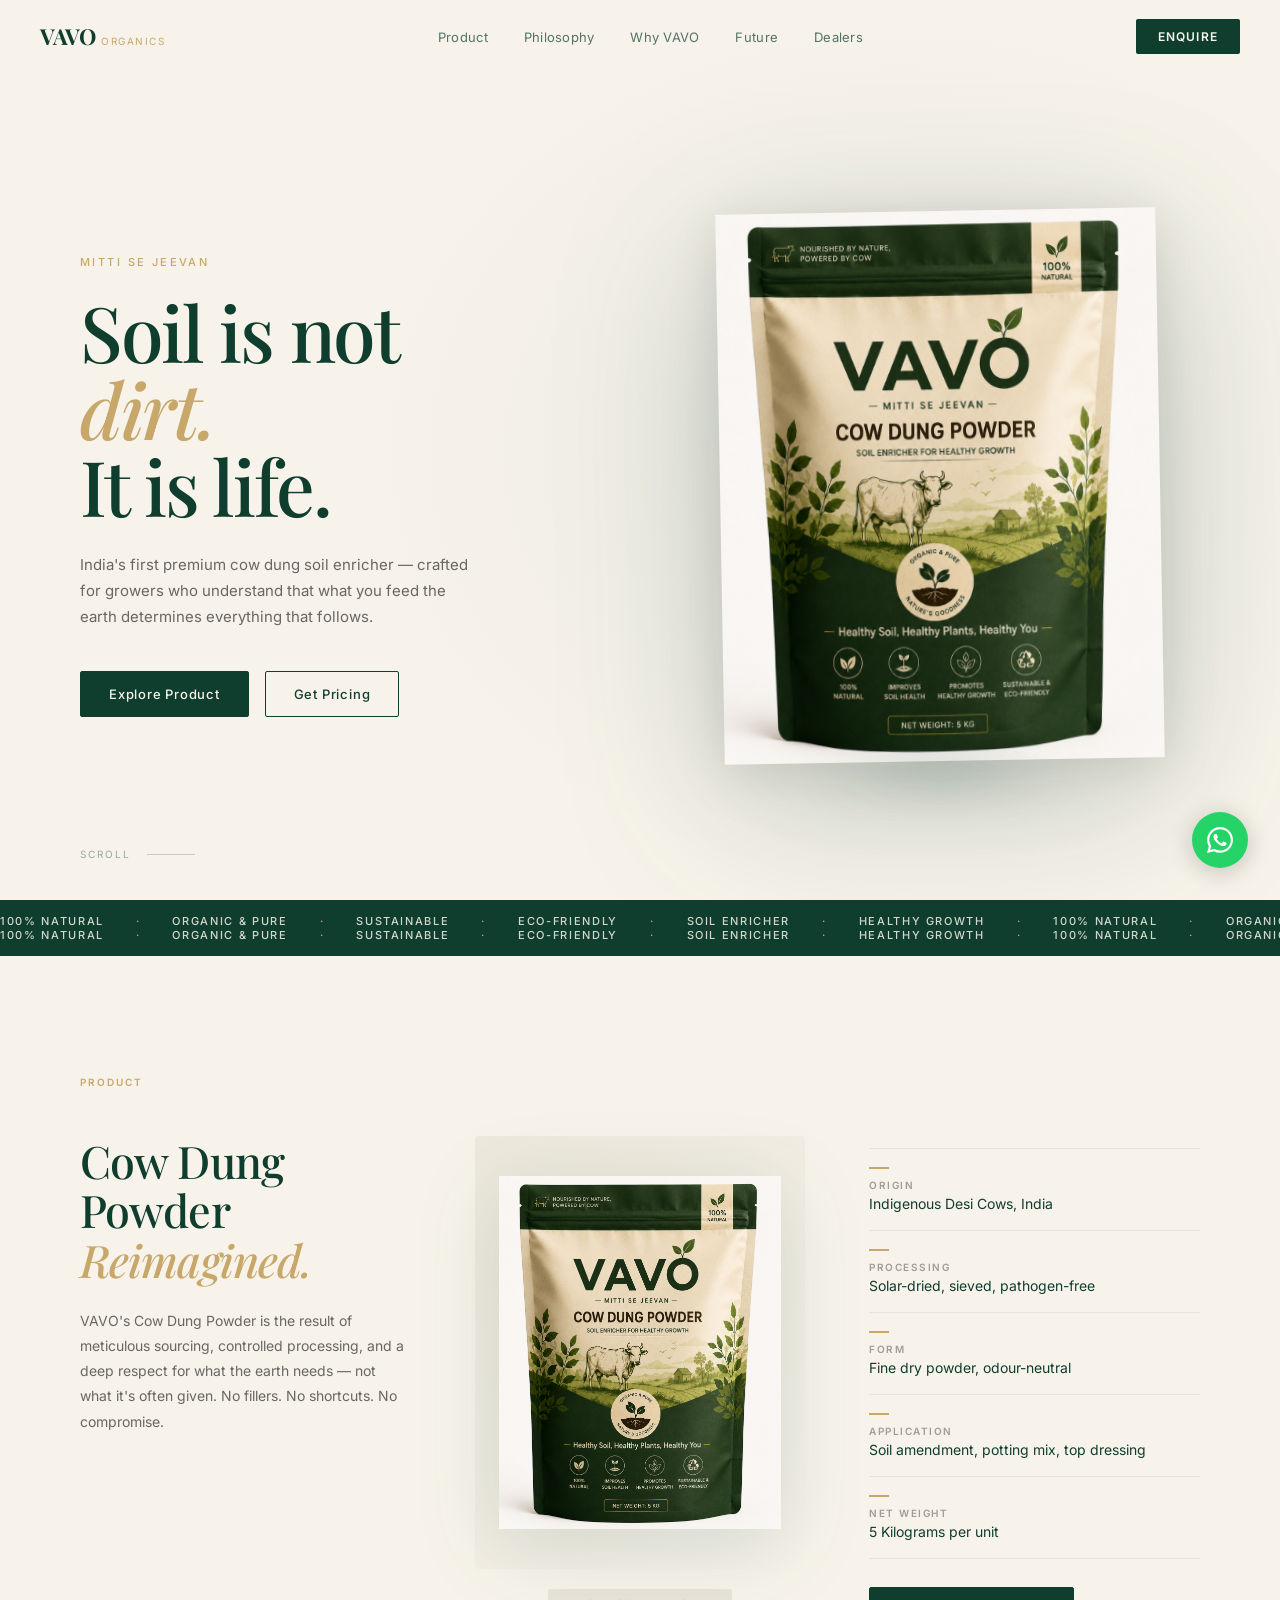
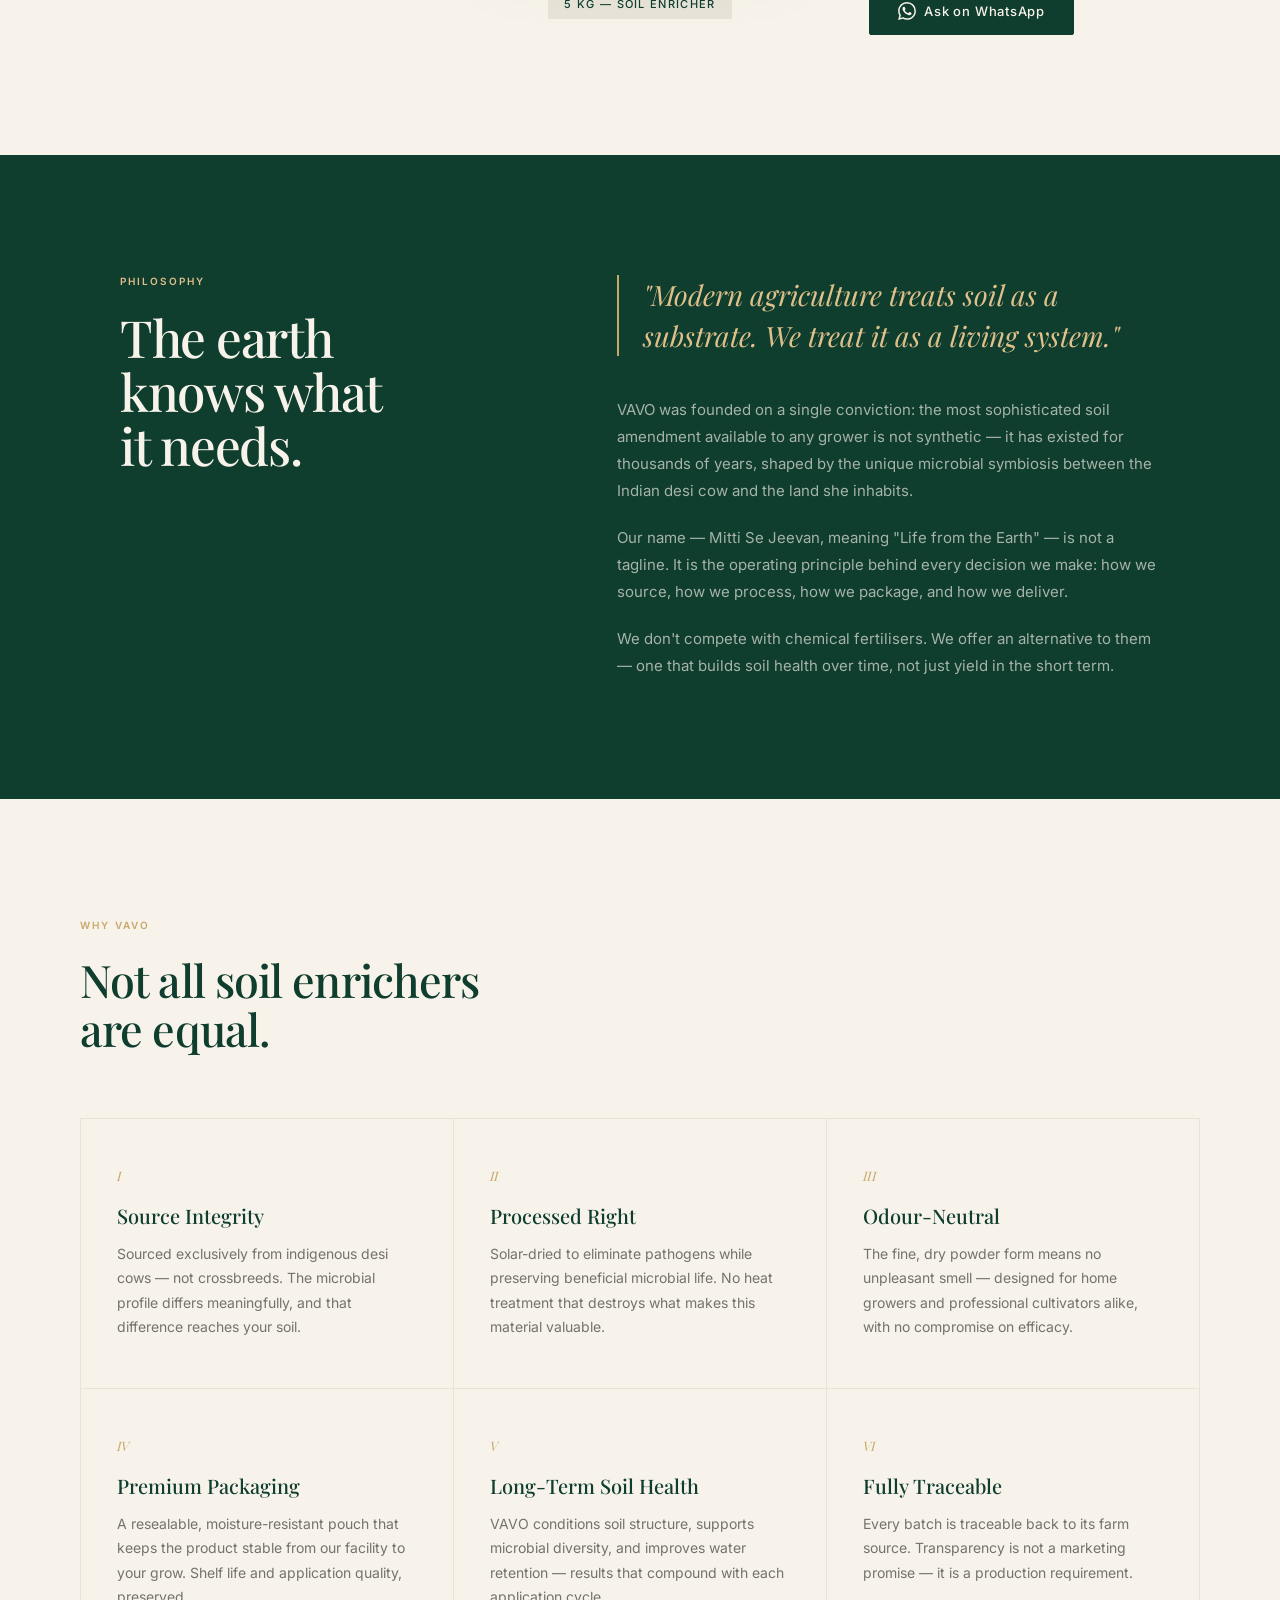
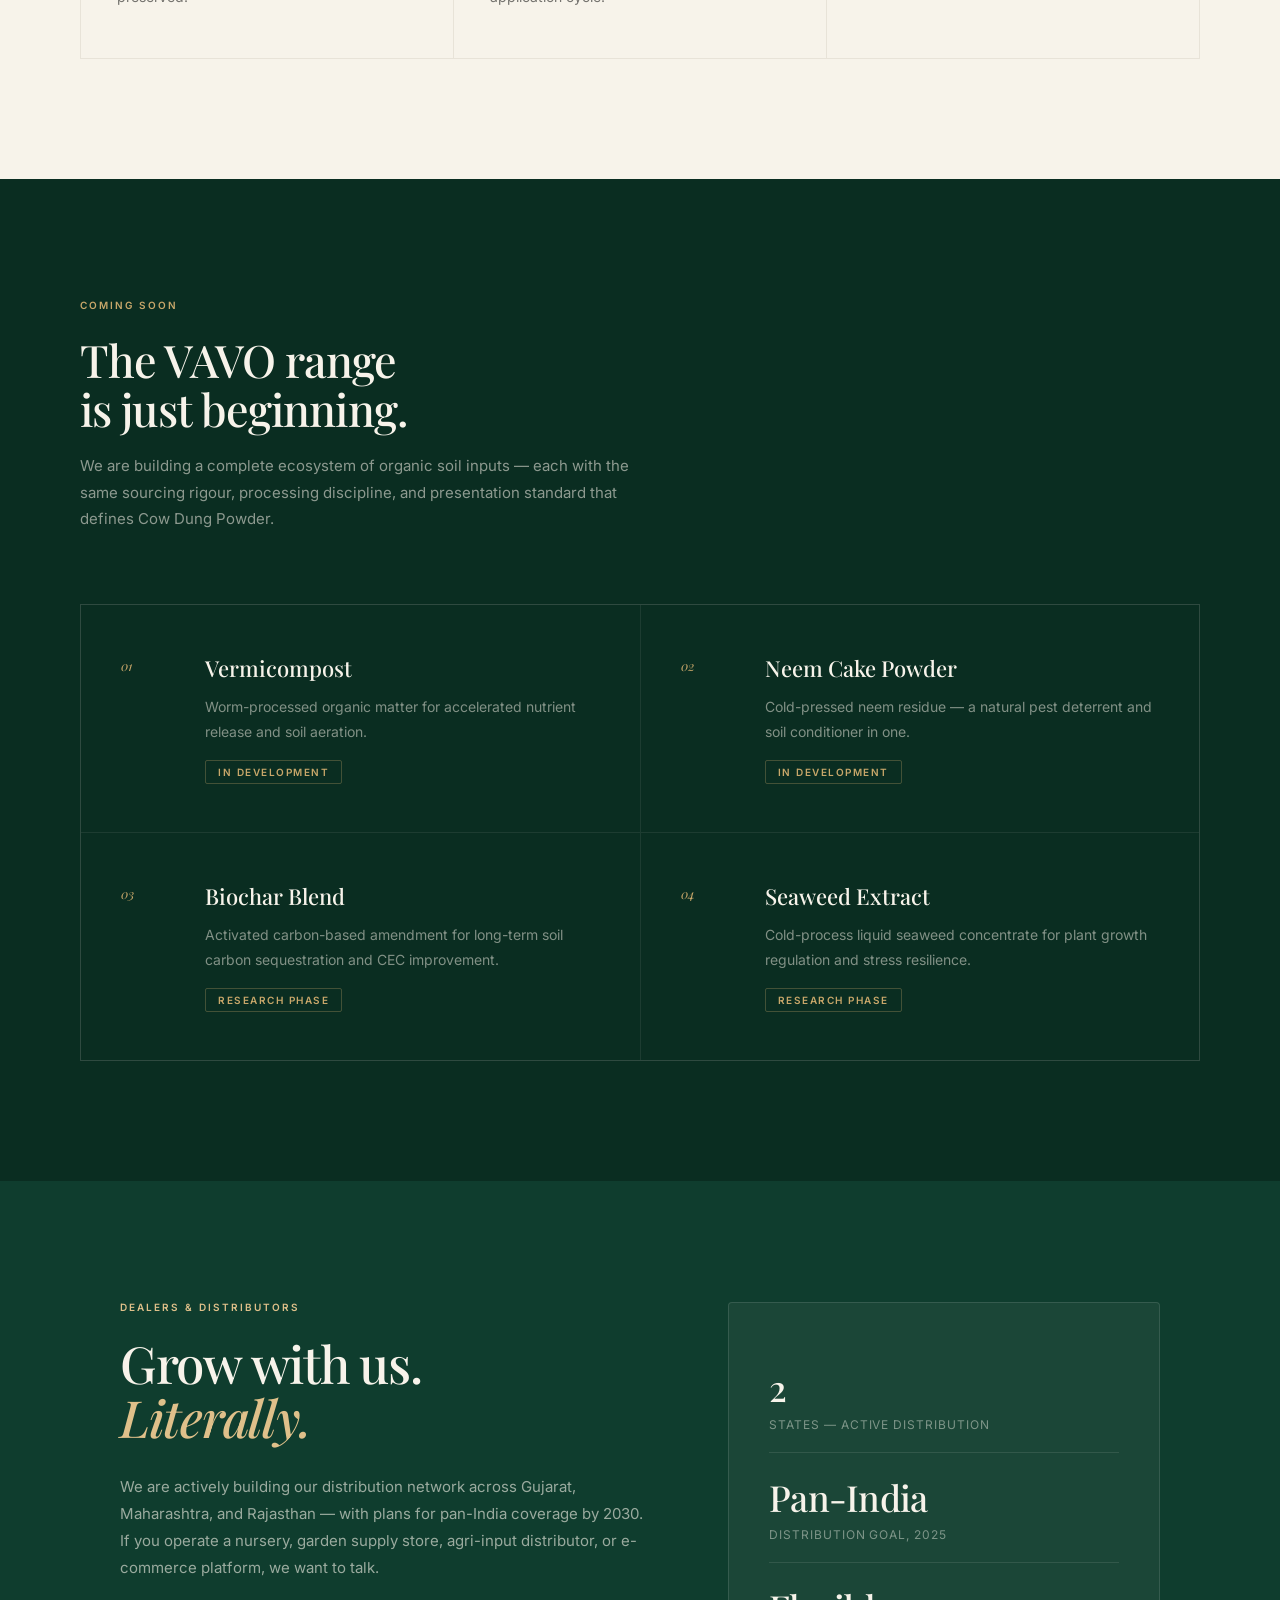
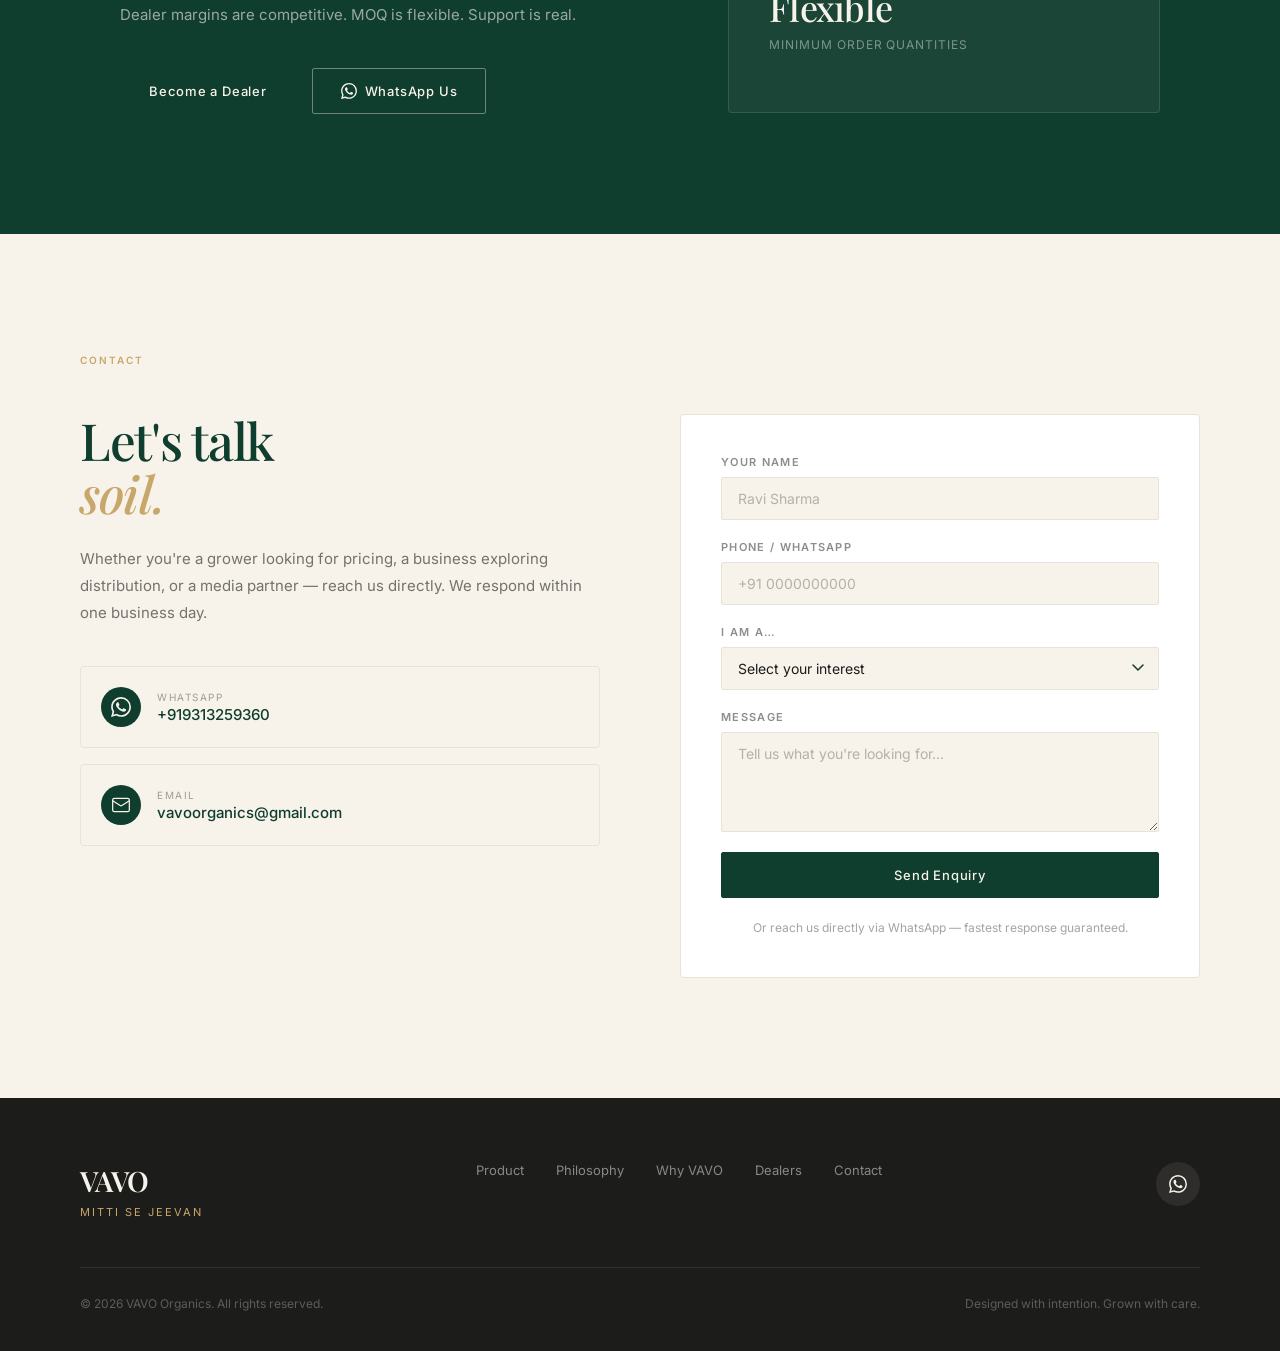
==== index.html @ 9c06d111 "Update index.html" ====
<!DOCTYPE html>
<html lang="en">
<head>
  <meta charset="UTF-8" />
  <meta name="viewport" content="width=device-width, initial-scale=1.0" />
  <title>VAVO — Mitti Se Jeevan</title>
  <meta name="description" content="VAVO Organics — Premium cow dung powder for soil enrichment. Nourished by nature, powered by cow." />
  <link rel="preconnect" href="https://fonts.googleapis.com" />
  <link rel="preconnect" href="https://fonts.gstatic.com" crossorigin />
  <link href="https://fonts.googleapis.com/css2?family=Playfair+Display:ital,wght@0,400;0,500;0,600;0,700;1,400;1,500&family=Inter:wght@300;400;500;600&display=swap" rel="stylesheet" />
  <link rel="stylesheet" href="style.css" />
</head>
<body>

  <!-- NAV -->
  <nav class="nav" id="nav">
    <a class="nav__logo" href="#">
      <span class="nav__logo-text">VAVO</span>
      <span class="nav__logo-sub">Organics</span>
    </a>
    <ul class="nav__links">
      <li><a href="#product">Product</a></li>
      <li><a href="#philosophy">Philosophy</a></li>
      <li><a href="#why">Why VAVO</a></li>
      <li><a href="#future">Future</a></li>
      <li><a href="#dealers">Dealers</a></li>
    </ul>
    <a href="#contact" class="nav__cta">Enquire</a>
    <button class="nav__burger" id="navBurger" aria-label="Toggle menu">
      <span></span><span></span><span></span>
    </button>
  </nav>

  <div class="mobile-menu" id="mobileMenu">
    <ul>
      <li><a href="#product" class="mm-link">Product</a></li>
      <li><a href="#philosophy" class="mm-link">Philosophy</a></li>
      <li><a href="#why" class="mm-link">Why VAVO</a></li>
      <li><a href="#future" class="mm-link">Future</a></li>
      <li><a href="#dealers" class="mm-link">Dealers</a></li>
      <li><a href="#contact" class="mm-link mm-link--cta">Enquire</a></li>
    </ul>
  </div>

  <!-- HERO -->
  <section class="hero" id="hero">
    <div class="hero__bg"></div>
    <div class="hero__content">
      <p class="hero__eyebrow reveal">Mitti Se Jeevan</p>
      <h1 class="hero__headline reveal reveal--delay-1">
        Soil is not<br />
        <em>dirt.</em><br />
        It is life.
      </h1>
      <p class="hero__sub reveal reveal--delay-2">
        India's first premium cow dung soil enricher — crafted for growers who understand that what you feed the earth determines everything that follows.
      </p>
      <div class="hero__actions reveal reveal--delay-3">
        <a href="#product" class="btn btn--primary">Explore Product</a>
        <a href="#contact" class="btn btn--ghost">Get Pricing</a>
      </div>
    </div>
    <div class="hero__visual reveal reveal--delay-2">
      <div class="hero__pack-wrapper">
        <img
          src="42AF8B81-1F7A-4A6E-8BEB-A7225277A398.png"
          alt="VAVO Cow Dung Powder — 5 KG Pack"
          class="hero__pack"
          id="heroPack"
        />
        <div class="hero__pack-glow"></div>
      </div>
    </div>
    <div class="hero__scroll-cue">
      <span>Scroll</span>
      <div class="hero__scroll-line"></div>
    </div>
  </section>

  <!-- STRIP -->
  <div class="strip">
    <div class="strip__track">
      <span>100% Natural</span>
      <span class="strip__dot">·</span>
      <span>Organic & Pure</span>
      <span class="strip__dot">·</span>
      <span>Sustainable</span>
      <span class="strip__dot">·</span>
      <span>Eco-Friendly</span>
      <span class="strip__dot">·</span>
      <span>Soil Enricher</span>
      <span class="strip__dot">·</span>
      <span>Healthy Growth</span>
      <span class="strip__dot">·</span>
      <span>100% Natural</span>
      <span class="strip__dot">·</span>
      <span>Organic & Pure</span>
      <span class="strip__dot">·</span>
      <span>Sustainable</span>
      <span class="strip__dot">·</span>
      <span>Eco-Friendly</span>
      <span class="strip__dot">·</span>
      <span>Soil Enricher</span>
      <span class="strip__dot">·</span>
      <span>Healthy Growth</span>
      <span class="strip__dot">·</span>
    </div>
  </div>

  <!-- PRODUCT SHOWCASE -->
  <section class="product" id="product">
    <div class="container">
      <div class="section-label reveal">Product</div>
      <div class="product__grid">
        <div class="product__intro reveal">
          <h2 class="product__headline">
            Cow Dung Powder<br /><em>Reimagined.</em>
          </h2>
          <p class="product__desc">
            VAVO's Cow Dung Powder is the result of meticulous sourcing, controlled processing, and a deep respect for what the earth needs — not what it's often given. No fillers. No shortcuts. No compromise.
          </p>
        </div>
        <div class="product__pack-col reveal reveal--delay-1">
          <div class="product__pack-frame">
            <img src="42AF8B81-1F7A-4A6E-8BEB-A7225277A398.png" alt="VAVO 5KG Pack" class="product__pack-img" />
          </div>
          <div class="product__badge">5 KG — Soil Enricher</div>
        </div>
        <div class="product__attributes reveal reveal--delay-2">
          <div class="attr">
            <div class="attr__line"></div>
            <div class="attr__name">Origin</div>
            <div class="attr__value">Indigenous Desi Cows, India</div>
          </div>
          <div class="attr">
            <div class="attr__line"></div>
            <div class="attr__name">Processing</div>
            <div class="attr__value">Solar-dried, sieved, pathogen-free</div>
          </div>
          <div class="attr">
            <div class="attr__line"></div>
            <div class="attr__name">Form</div>
            <div class="attr__value">Fine dry powder, odour-neutral</div>
          </div>
          <div class="attr">
            <div class="attr__line"></div>
            <div class="attr__name">Application</div>
            <div class="attr__value">Soil amendment, potting mix, top dressing</div>
          </div>
          <div class="attr">
            <div class="attr__line"></div>
            <div class="attr__name">Net Weight</div>
            <div class="attr__value">5 Kilograms per unit</div>
          </div>
          <div class="attr__cta">
            <a href="https://wa.me/919313259360?text=Hi%2C%20I%27m%20interested%20in%20VAVO%20Cow%20Dung%20Powder.%20Please%20share%20pricing." target="_blank" class="btn btn--primary btn--wa">
              <svg width="18" height="18" viewBox="0 0 24 24" fill="currentColor"><path d="M17.472 14.382c-.297-.149-1.758-.867-2.03-.967-.273-.099-.471-.148-.67.15-.197.297-.767.966-.94 1.164-.173.199-.347.223-.644.075-.297-.15-1.255-.463-2.39-1.475-.883-.788-1.48-1.761-1.653-2.059-.173-.297-.018-.458.13-.606.134-.133.298-.347.446-.52.149-.174.198-.298.298-.497.099-.198.05-.371-.025-.52-.075-.149-.669-1.612-.916-2.207-.242-.579-.487-.5-.669-.51-.173-.008-.371-.01-.57-.01-.198 0-.52.074-.792.372-.272.297-1.04 1.016-1.04 2.479 0 1.462 1.065 2.875 1.213 3.074.149.198 2.096 3.2 5.077 4.487.709.306 1.262.489 1.694.625.712.227 1.36.195 1.871.118.571-.085 1.758-.719 2.006-1.413.248-.694.248-1.289.173-1.413-.074-.124-.272-.198-.57-.347m-5.421 7.403h-.004a9.87 9.87 0 01-5.031-1.378l-.361-.214-3.741.982.998-3.648-.235-.374a9.86 9.86 0 01-1.51-5.26c.001-5.45 4.436-9.884 9.888-9.884 2.64 0 5.122 1.03 6.988 2.898a9.825 9.825 0 012.893 6.994c-.003 5.45-4.437 9.884-9.885 9.884m8.413-18.297A11.815 11.815 0 0012.05 0C5.495 0 .16 5.335.157 11.892c0 2.096.547 4.142 1.588 5.945L.057 24l6.305-1.654a11.882 11.882 0 005.683 1.448h.005c6.554 0 11.89-5.335 11.893-11.893a11.821 11.821 0 00-3.48-8.413z"/></svg>
              Ask on WhatsApp
            </a>
          </div>
        </div>
      </div>
    </div>
  </section>

  <!-- PHILOSOPHY -->
  <section class="philosophy" id="philosophy">
    <div class="philosophy__inner">
      <div class="philosophy__left reveal">
        <div class="section-label section-label--light">Philosophy</div>
        <h2 class="philosophy__headline">
          The earth<br />
          knows what<br />
          it needs.
        </h2>
      </div>
      <div class="philosophy__right">
        <div class="philosophy__block reveal reveal--delay-1">
          <p class="philosophy__quote">
            "Modern agriculture treats soil as a substrate. We treat it as a living system."
          </p>
        </div>
        <div class="philosophy__body reveal reveal--delay-2">
          <p>
            VAVO was founded on a single conviction: the most sophisticated soil amendment available to any grower is not synthetic — it has existed for thousands of years, shaped by the unique microbial symbiosis between the Indian desi cow and the land she inhabits.
          </p>
          <p>
            Our name — Mitti Se Jeevan, meaning "Life from the Earth" — is not a tagline. It is the operating principle behind every decision we make: how we source, how we process, how we package, and how we deliver.
          </p>
          <p>
            We don't compete with chemical fertilisers. We offer an alternative to them — one that builds soil health over time, not just yield in the short term.
          </p>
        </div>
      </div>
    </div>
  </section>

  <!-- WHY VAVO -->
  <section class="why" id="why">
    <div class="container">
      <div class="section-label reveal">Why VAVO</div>
      <h2 class="why__headline reveal">
        Not all soil enrichers<br />are equal.
      </h2>
      <div class="why__grid">
        <div class="why__card reveal">
          <div class="why__card-num">I</div>
          <h3 class="why__card-title">Source Integrity</h3>
          <p class="why__card-body">Sourced exclusively from indigenous desi cows — not crossbreeds. The microbial profile differs meaningfully, and that difference reaches your soil.</p>
        </div>
        <div class="why__card reveal reveal--delay-1">
          <div class="why__card-num">II</div>
          <h3 class="why__card-title">Processed Right</h3>
          <p class="why__card-body">Solar-dried to eliminate pathogens while preserving beneficial microbial life. No heat treatment that destroys what makes this material valuable.</p>
        </div>
        <div class="why__card reveal reveal--delay-2">
          <div class="why__card-num">III</div>
          <h3 class="why__card-title">Odour-Neutral</h3>
          <p class="why__card-body">The fine, dry powder form means no unpleasant smell — designed for home growers and professional cultivators alike, with no compromise on efficacy.</p>
        </div>
        <div class="why__card reveal reveal--delay-3">
          <div class="why__card-num">IV</div>
          <h3 class="why__card-title">Premium Packaging</h3>
          <p class="why__card-body">A resealable, moisture-resistant pouch that keeps the product stable from our facility to your grow. Shelf life and application quality, preserved.</p>
        </div>
        <div class="why__card reveal">
          <div class="why__card-num">V</div>
          <h3 class="why__card-title">Long-Term Soil Health</h3>
          <p class="why__card-body">VAVO conditions soil structure, supports microbial diversity, and improves water retention — results that compound with each application cycle.</p>
        </div>
        <div class="why__card reveal reveal--delay-1">
          <div class="why__card-num">VI</div>
          <h3 class="why__card-title">Fully Traceable</h3>
          <p class="why__card-body">Every batch is traceable back to its farm source. Transparency is not a marketing promise — it is a production requirement.</p>
        </div>
      </div>
    </div>
  </section>

  <!-- FUTURE PRODUCT LINE -->
  <section class="future" id="future">
    <div class="container">
      <div class="section-label reveal">Coming Soon</div>
      <h2 class="future__headline reveal">
        The VAVO range<br />
        is just beginning.
      </h2>
      <p class="future__sub reveal reveal--delay-1">
        We are building a complete ecosystem of organic soil inputs — each with the same sourcing rigour, processing discipline, and presentation standard that defines Cow Dung Powder.
      </p>
      <div class="future__grid">
        <div class="future__item reveal">
          <div class="future__item-num">01</div>
          <div class="future__item-content">
            <h3>Vermicompost</h3>
            <p>Worm-processed organic matter for accelerated nutrient release and soil aeration.</p>
            <span class="future__tag">In Development</span>
          </div>
        </div>
        <div class="future__item reveal reveal--delay-1">
          <div class="future__item-num">02</div>
          <div class="future__item-content">
            <h3>Neem Cake Powder</h3>
            <p>Cold-pressed neem residue — a natural pest deterrent and soil conditioner in one.</p>
            <span class="future__tag">In Development</span>
          </div>
        </div>
        <div class="future__item reveal reveal--delay-2">
          <div class="future__item-num">03</div>
          <div class="future__item-content">
            <h3>Biochar Blend</h3>
            <p>Activated carbon-based amendment for long-term soil carbon sequestration and CEC improvement.</p>
            <span class="future__tag">Research Phase</span>
          </div>
        </div>
        <div class="future__item reveal reveal--delay-3">
          <div class="future__item-num">04</div>
          <div class="future__item-content">
            <h3>Seaweed Extract</h3>
            <p>Cold-process liquid seaweed concentrate for plant growth regulation and stress resilience.</p>
            <span class="future__tag">Research Phase</span>
          </div>
        </div>
      </div>
    </div>
  </section>

  <!-- DEALER PARTNERSHIP -->
  <section class="dealers" id="dealers">
    <div class="dealers__inner">
      <div class="dealers__text reveal">
        <div class="section-label section-label--light">Dealers & Distributors</div>
        <h2 class="dealers__headline">
          Grow with us.<br />
          <em>Literally.</em>
        </h2>
        <p class="dealers__body">
          We are actively building our distribution network across Gujarat, Maharashtra, and Rajasthan — with plans for pan-India coverage by 2030. If you operate a nursery, garden supply store, agri-input distributor, or e-commerce platform, we want to talk.
        </p>
        <p class="dealers__body">
          Dealer margins are competitive. MOQ is flexible. Support is real.
        </p>
        <div class="dealers__actions">
          <a href="#contact" class="btn btn--primary">Become a Dealer</a>
          <a
            href="https://wa.me/919313259360?text=Hi%2C%20I%27m%20interested%20in%20becoming%20a%20VAVO%20dealer%2Fdistributor."
            target="_blank"
            class="btn btn--ghost btn--ghost-light"
          >
            <svg width="16" height="16" viewBox="0 0 24 24" fill="currentColor"><path d="M17.472 14.382c-.297-.149-1.758-.867-2.03-.967-.273-.099-.471-.148-.67.15-.197.297-.767.966-.94 1.164-.173.199-.347.223-.644.075-.297-.15-1.255-.463-2.39-1.475-.883-.788-1.48-1.761-1.653-2.059-.173-.297-.018-.458.13-.606.134-.133.298-.347.446-.52.149-.174.198-.298.298-.497.099-.198.05-.371-.025-.52-.075-.149-.669-1.612-.916-2.207-.242-.579-.487-.5-.669-.51-.173-.008-.371-.01-.57-.01-.198 0-.52.074-.792.372-.272.297-1.04 1.016-1.04 2.479 0 1.462 1.065 2.875 1.213 3.074.149.198 2.096 3.2 5.077 4.487.709.306 1.262.489 1.694.625.712.227 1.36.195 1.871.118.571-.085 1.758-.719 2.006-1.413.248-.694.248-1.289.173-1.413-.074-.124-.272-.198-.57-.347m-5.421 7.403h-.004a9.87 9.87 0 01-5.031-1.378l-.361-.214-3.741.982.998-3.648-.235-.374a9.86 9.86 0 01-1.51-5.26c.001-5.45 4.436-9.884 9.888-9.884 2.64 0 5.122 1.03 6.988 2.898a9.825 9.825 0 012.893 6.994c-.003 5.45-4.437 9.884-9.885 9.884m8.413-18.297A11.815 11.815 0 0012.05 0C5.495 0 .16 5.335.157 11.892c0 2.096.547 4.142 1.588 5.945L.057 24l6.305-1.654a11.882 11.882 0 005.683 1.448h.005c6.554 0 11.89-5.335 11.893-11.893a11.821 11.821 0 00-3.48-8.413z"/></svg>
            WhatsApp Us
          </a>
        </div>
      </div>
      <div class="dealers__visual reveal reveal--delay-2">
        <div class="dealers__stat-card">
          <div class="dealers__stat">
            <div class="dealers__stat-num">3</div>
            <div class="dealers__stat-label">States — Active Distribution</div>
          </div>
          <div class="dealers__divider"></div>
          <div class="dealers__stat">
            <div class="dealers__stat-num">Pan-India</div>
            <div class="dealers__stat-label">Distribution Goal, 2025</div>
          </div>
          <div class="dealers__divider"></div>
          <div class="dealers__stat">
            <div class="dealers__stat-num">Flexible</div>
            <div class="dealers__stat-label">Minimum Order Quantities</div>
          </div>
        </div>
      </div>
    </div>
  </section>

  <!-- CONTACT -->
  <section class="contact" id="contact">
    <div class="container">
      <div class="section-label reveal">Contact</div>
      <div class="contact__grid">
        <div class="contact__left reveal">
          <h2 class="contact__headline">
            Let's talk<br />
            <em>soil.</em>
          </h2>
          <p class="contact__body">
            Whether you're a grower looking for pricing, a business exploring distribution, or a media partner — reach us directly. We respond within one business day.
          </p>
          <div class="contact__channels">
            <a
              href="https://wa.me/919313259360?text=Hi%20VAVO%2C%20I%27d%20like%20to%20enquire%20about%20your%20products."
              target="_blank"
              class="contact__channel"
            >
              <div class="contact__channel-icon">
                <svg width="20" height="20" viewBox="0 0 24 24" fill="currentColor"><path d="M17.472 14.382c-.297-.149-1.758-.867-2.03-.967-.273-.099-.471-.148-.67.15-.197.297-.767.966-.94 1.164-.173.199-.347.223-.644.075-.297-.15-1.255-.463-2.39-1.475-.883-.788-1.48-1.761-1.653-2.059-.173-.297-.018-.458.13-.606.134-.133.298-.347.446-.52.149-.174.198-.298.298-.497.099-.198.05-.371-.025-.52-.075-.149-.669-1.612-.916-2.207-.242-.579-.487-.5-.669-.51-.173-.008-.371-.01-.57-.01-.198 0-.52.074-.792.372-.272.297-1.04 1.016-1.04 2.479 0 1.462 1.065 2.875 1.213 3.074.149.198 2.096 3.2 5.077 4.487.709.306 1.262.489 1.694.625.712.227 1.36.195 1.871.118.571-.085 1.758-.719 2.006-1.413.248-.694.248-1.289.173-1.413-.074-.124-.272-.198-.57-.347m-5.421 7.403h-.004a9.87 9.87 0 01-5.031-1.378l-.361-.214-3.741.982.998-3.648-.235-.374a9.86 9.86 0 01-1.51-5.26c.001-5.45 4.436-9.884 9.888-9.884 2.64 0 5.122 1.03 6.988 2.898a9.825 9.825 0 012.893 6.994c-.003 5.45-4.437 9.884-9.885 9.884m8.413-18.297A11.815 11.815 0 0012.05 0C5.495 0 .16 5.335.157 11.892c0 2.096.547 4.142 1.588 5.945L.057 24l6.305-1.654a11.882 11.882 0 005.683 1.448h.005c6.554 0 11.89-5.335 11.893-11.893a11.821 11.821 0 00-3.48-8.413z"/></svg>
              </div>
              <div>
                <div class="contact__channel-label">WhatsApp</div>
                <div class="contact__channel-value">+919313259360</div>
              </div>
            </a>
            <a href="mailto:	
vavoorganics@gmail.com" class="contact__channel">
              <div class="contact__channel-icon">
                <svg width="20" height="20" viewBox="0 0 24 24" fill="none" stroke="currentColor" stroke-width="1.5"><rect x="2" y="4" width="20" height="16" rx="2"/><path d="m22 7-8.97 5.7a1.94 1.94 0 0 1-2.06 0L2 7"/></svg>
              </div>
              <div>
                <div class="contact__channel-label">Email</div>
                <div class="contact__channel-value">	
vavoorganics@gmail.com</div>
              </div>
            </a>
          </div>
        </div>

        <div class="contact__form-wrapper reveal reveal--delay-1">
          <div class="contact__form-card">
            <div class="contact__form-group">
              <label class="contact__label" for="name">Your Name</label>
              <input class="contact__input" type="text" id="name" placeholder="Ravi Sharma" />
            </div>
            <div class="contact__form-group">
              <label class="contact__label" for="phone">Phone / WhatsApp</label>
              <input class="contact__input" type="tel" id="phone" placeholder="+91 0000000000" />
            </div>
            <div class="contact__form-group">
              <label class="contact__label" for="interest">I am a…</label>
              <select class="contact__input contact__select" id="interest">
                <option value="">Select your interest</option>
                <option>Home Grower / Gardener</option>
                <option>Farmer / Commercial Grower</option>
                <option>Nursery / Garden Store</option>
                <option>Distributor / Wholesaler</option>
                <option>Media / Press</option>
                <option>Other</option>
              </select>
            </div>
            <div class="contact__form-group">
              <label class="contact__label" for="message">Message</label>
              <textarea class="contact__input contact__textarea" id="message" rows="4" placeholder="Tell us what you're looking for…"></textarea>
            </div>
            <button class="btn btn--primary btn--full" id="submitBtn">
              Send Enquiry
            </button>
            <p class="contact__form-note">Or reach us directly via WhatsApp — fastest response guaranteed.</p>
          </div>
        </div>
      </div>
    </div>
  </section>

  <!-- FOOTER -->
  <footer class="footer">
    <div class="footer__inner">
      <div class="footer__brand">
        <div class="footer__logo">VAVO</div>
        <div class="footer__tagline">Mitti Se Jeevan</div>
      </div>
      <div class="footer__links">
        <a href="#product">Product</a>
        <a href="#philosophy">Philosophy</a>
        <a href="#why">Why VAVO</a>
        <a href="#dealers">Dealers</a>
        <a href="#contact">Contact</a>
      </div>
      <div class="footer__social">
        <a
          href="https://wa.me/919313259360"
          target="_blank"
          class="footer__wa"
          aria-label="WhatsApp"
        >
          <svg width="18" height="18" viewBox="0 0 24 24" fill="currentColor"><path d="M17.472 14.382c-.297-.149-1.758-.867-2.03-.967-.273-.099-.471-.148-.67.15-.197.297-.767.966-.94 1.164-.173.199-.347.223-.644.075-.297-.15-1.255-.463-2.39-1.475-.883-.788-1.48-1.761-1.653-2.059-.173-.297-.018-.458.13-.606.134-.133.298-.347.446-.52.149-.174.198-.298.298-.497.099-.198.05-.371-.025-.52-.075-.149-.669-1.612-.916-2.207-.242-.579-.487-.5-.669-.51-.173-.008-.371-.01-.57-.01-.198 0-.52.074-.792.372-.272.297-1.04 1.016-1.04 2.479 0 1.462 1.065 2.875 1.213 3.074.149.198 2.096 3.2 5.077 4.487.709.306 1.262.489 1.694.625.712.227 1.36.195 1.871.118.571-.085 1.758-.719 2.006-1.413.248-.694.248-1.289.173-1.413-.074-.124-.272-.198-.57-.347m-5.421 7.403h-.004a9.87 9.87 0 01-5.031-1.378l-.361-.214-3.741.982.998-3.648-.235-.374a9.86 9.86 0 01-1.51-5.26c.001-5.45 4.436-9.884 9.888-9.884 2.64 0 5.122 1.03 6.988 2.898a9.825 9.825 0 012.893 6.994c-.003 5.45-4.437 9.884-9.885 9.884m8.413-18.297A11.815 11.815 0 0012.05 0C5.495 0 .16 5.335.157 11.892c0 2.096.547 4.142 1.588 5.945L.057 24l6.305-1.654a11.882 11.882 0 005.683 1.448h.005c6.554 0 11.89-5.335 11.893-11.893a11.821 11.821 0 00-3.48-8.413z"/></svg>
        </a>
      </div>
    </div>
    <div class="footer__bottom">
      <p>© 2026 VAVO Organics. All rights reserved.</p>
      <p>Designed with intention. Grown with care.</p>
    </div>
  </footer>

  <!-- WhatsApp Floating Button -->
  <a
    href="https://wa.me/919313259360?text=Hi%20VAVO%2C%20I%27d%20like%20to%20enquire%20about%20your%20products."
    target="_blank"
    class="wa-float"
    aria-label="Chat on WhatsApp"
  >
    <svg width="26" height="26" viewBox="0 0 24 24" fill="currentColor"><path d="M17.472 14.382c-.297-.149-1.758-.867-2.03-.967-.273-.099-.471-.148-.67.15-.197.297-.767.966-.94 1.164-.173.199-.347.223-.644.075-.297-.15-1.255-.463-2.39-1.475-.883-.788-1.48-1.761-1.653-2.059-.173-.297-.018-.458.13-.606.134-.133.298-.347.446-.52.149-.174.198-.298.298-.497.099-.198.05-.371-.025-.52-.075-.149-.669-1.612-.916-2.207-.242-.579-.487-.5-.669-.51-.173-.008-.371-.01-.57-.01-.198 0-.52.074-.792.372-.272.297-1.04 1.016-1.04 2.479 0 1.462 1.065 2.875 1.213 3.074.149.198 2.096 3.2 5.077 4.487.709.306 1.262.489 1.694.625.712.227 1.36.195 1.871.118.571-.085 1.758-.719 2.006-1.413.248-.694.248-1.289.173-1.413-.074-.124-.272-.198-.57-.347m-5.421 7.403h-.004a9.87 9.87 0 01-5.031-1.378l-.361-.214-3.741.982.998-3.648-.235-.374a9.86 9.86 0 01-1.51-5.26c.001-5.45 4.436-9.884 9.888-9.884 2.64 0 5.122 1.03 6.988 2.898a9.825 9.825 0 012.893 6.994c-.003 5.45-4.437 9.884-9.885 9.884m8.413-18.297A11.815 11.815 0 0012.05 0C5.495 0 .16 5.335.157 11.892c0 2.096.547 4.142 1.588 5.945L.057 24l6.305-1.654a11.882 11.882 0 005.683 1.448h.005c6.554 0 11.89-5.335 11.893-11.893a11.821 11.821 0 00-3.48-8.413z"/></svg>
  </a>

  <script src="script.js"></script>
</body>
</html>
---- style.css ----
/* ================================
   VAVO Organics — style.css
   Brand: #0F3D2E #F7F3EA #C8A76A
   Typography: Playfair Display + Inter
================================ */

/* ── TOKENS ── */
:root {
  --forest:    #0F3D2E;
  --parchment: #F7F3EA;
  --gold:      #C8A76A;
  --ink:       #1C1C1A;
  --mist:      #E8E3D8;
  --sage:      #2D6248;
  --gold-light: #DFC08A;

  --font-display: 'Playfair Display', Georgia, serif;
  --font-body:    'Inter', -apple-system, sans-serif;

  --nav-h: 72px;

  --ease-out: cubic-bezier(0.22, 1, 0.36, 1);
  --ease-in-out: cubic-bezier(0.65, 0, 0.35, 1);
}

/* ── RESET ── */
*, *::before, *::after { box-sizing: border-box; margin: 0; padding: 0; }

html {
  scroll-behavior: smooth;
  font-size: 16px;
  -webkit-font-smoothing: antialiased;
}

body {
  font-family: var(--font-body);
  background: var(--parchment);
  color: var(--ink);
  overflow-x: hidden;
}

img { display: block; max-width: 100%; }

a { text-decoration: none; color: inherit; }

/* ── UTILITY ── */
.container {
  max-width: 1200px;
  margin: 0 auto;
  padding: 0 40px;
}

.section-label {
  font-family: var(--font-body);
  font-size: 10px;
  font-weight: 600;
  letter-spacing: 0.2em;
  text-transform: uppercase;
  color: var(--gold);
  margin-bottom: 24px;
}

.section-label--light {
  color: var(--gold-light);
}

/* ── BUTTONS ── */
.btn {
  display: inline-flex;
  align-items: center;
  gap: 8px;
  font-family: var(--font-body);
  font-size: 13px;
  font-weight: 500;
  letter-spacing: 0.06em;
  padding: 14px 28px;
  border-radius: 2px;
  cursor: pointer;
  transition: all 0.3s var(--ease-out);
  border: 1px solid transparent;
  white-space: nowrap;
}

.btn--primary {
  background: var(--forest);
  color: var(--parchment);
  border-color: var(--forest);
}
.btn--primary:hover {
  background: var(--sage);
  border-color: var(--sage);
  transform: translateY(-1px);
}

.btn--ghost {
  background: transparent;
  color: var(--forest);
  border-color: var(--forest);
}
.btn--ghost:hover {
  background: var(--forest);
  color: var(--parchment);
}

.btn--ghost-light {
  color: var(--parchment);
  border-color: rgba(247, 243, 234, 0.4);
}
.btn--ghost-light:hover {
  background: rgba(247, 243, 234, 0.1);
  border-color: var(--parchment);
}

.btn--wa {
  background: var(--forest);
}

.btn--full { width: 100%; justify-content: center; }

/* ── REVEAL ANIMATIONS ── */
.reveal {
  opacity: 0;
  transform: translateY(32px);
  transition: opacity 0.8s var(--ease-out), transform 0.8s var(--ease-out);
}
.reveal--delay-1 { transition-delay: 0.12s; }
.reveal--delay-2 { transition-delay: 0.24s; }
.reveal--delay-3 { transition-delay: 0.36s; }

.reveal.is-visible {
  opacity: 1;
  transform: translateY(0);
}

/* ── NAV ── */
.nav {
  position: fixed;
  top: 0; left: 0; right: 0;
  height: var(--nav-h);
  z-index: 100;
  display: flex;
  align-items: center;
  justify-content: space-between;
  padding: 0 40px;
  transition: background 0.4s var(--ease-out), backdrop-filter 0.4s, box-shadow 0.4s;
}

.nav.scrolled {
  background: rgba(247, 243, 234, 0.92);
  backdrop-filter: blur(16px);
  -webkit-backdrop-filter: blur(16px);
  box-shadow: 0 1px 0 var(--mist);
}

.nav__logo {
  display: flex;
  align-items: baseline;
  gap: 6px;
}
.nav__logo-text {
  font-family: var(--font-display);
  font-weight: 700;
  font-size: 22px;
  color: var(--forest);
  letter-spacing: -0.02em;
}
.nav__logo-sub {
  font-family: var(--font-body);
  font-size: 10px;
  font-weight: 400;
  color: var(--gold);
  letter-spacing: 0.15em;
  text-transform: uppercase;
}

.nav__links {
  display: flex;
  list-style: none;
  gap: 36px;
}
.nav__links a {
  font-size: 13px;
  font-weight: 400;
  color: var(--forest);
  letter-spacing: 0.02em;
  opacity: 0.7;
  transition: opacity 0.2s;
}
.nav__links a:hover { opacity: 1; }

.nav__cta {
  font-size: 12px;
  font-weight: 600;
  letter-spacing: 0.1em;
  text-transform: uppercase;
  color: var(--parchment);
  background: var(--forest);
  padding: 10px 22px;
  border-radius: 2px;
  transition: background 0.2s;
}
.nav__cta:hover { background: var(--sage); }

.nav__burger {
  display: none;
  flex-direction: column;
  gap: 5px;
  background: none;
  border: none;
  cursor: pointer;
  padding: 4px;
}
.nav__burger span {
  display: block;
  width: 24px;
  height: 1.5px;
  background: var(--forest);
  transition: all 0.3s;
}

/* ── MOBILE MENU ── */
.mobile-menu {
  display: none;
  position: fixed;
  inset: 0;
  background: var(--parchment);
  z-index: 99;
  flex-direction: column;
  align-items: center;
  justify-content: center;
  opacity: 0;
  pointer-events: none;
  transition: opacity 0.3s;
}
.mobile-menu.open {
  opacity: 1;
  pointer-events: all;
}
.mobile-menu ul {
  list-style: none;
  text-align: center;
  display: flex;
  flex-direction: column;
  gap: 32px;
}
.mm-link {
  font-family: var(--font-display);
  font-size: 28px;
  font-weight: 500;
  color: var(--forest);
  transition: color 0.2s;
}
.mm-link:hover { color: var(--gold); }
.mm-link--cta {
  display: inline-block;
  font-family: var(--font-body);
  font-size: 14px;
  font-weight: 600;
  letter-spacing: 0.12em;
  text-transform: uppercase;
  color: var(--parchment);
  background: var(--forest);
  padding: 14px 32px;
  border-radius: 2px;
  margin-top: 8px;
}

/* ── HERO ── */
.hero {
  position: relative;
  min-height: 100svh;
  display: grid;
  grid-template-columns: 1fr 1fr;
  align-items: center;
  padding: var(--nav-h) 0 0;
  overflow: hidden;
}

.hero__bg {
  position: absolute;
  inset: 0;
  background:
    radial-gradient(ellipse 60% 70% at 70% 50%, rgba(15, 61, 46, 0.06) 0%, transparent 70%),
    var(--parchment);
  z-index: 0;
}

.hero__content {
  position: relative;
  z-index: 1;
  padding: 80px 40px 80px 80px;
  max-width: 560px;
}

.hero__eyebrow {
  font-family: var(--font-body);
  font-size: 11px;
  font-weight: 500;
  letter-spacing: 0.22em;
  text-transform: uppercase;
  color: var(--gold);
  margin-bottom: 24px;
}

.hero__headline {
  font-family: var(--font-display);
  font-size: clamp(52px, 6vw, 88px);
  font-weight: 500;
  line-height: 1.0;
  letter-spacing: -0.03em;
  color: var(--forest);
  margin-bottom: 28px;
}

.hero__headline em {
  font-style: italic;
  color: var(--gold);
}

.hero__sub {
  font-family: var(--font-body);
  font-size: 15px;
  font-weight: 400;
  line-height: 1.75;
  color: rgba(28, 28, 26, 0.65);
  max-width: 400px;
  margin-bottom: 40px;
}

.hero__actions {
  display: flex;
  gap: 16px;
  flex-wrap: wrap;
}

.hero__visual {
  position: relative;
  z-index: 1;
  display: flex;
  align-items: center;
  justify-content: center;
  padding: 80px 80px 80px 40px;
}

.hero__pack-wrapper {
  position: relative;
  width: 100%;
  max-width: 440px;
}

.hero__pack {
  width: 100%;
  filter: drop-shadow(0 40px 80px rgba(15, 61, 46, 0.2)) drop-shadow(0 8px 24px rgba(0,0,0,0.1));
  transform: translateY(0px) rotate(-1deg);
  animation: packFloat 6s ease-in-out infinite;
  will-change: transform;
}

@keyframes packFloat {
  0%, 100% { transform: translateY(0px) rotate(-1deg); }
  50%       { transform: translateY(-16px) rotate(0.5deg); }
}

.hero__pack-glow {
  position: absolute;
  bottom: -40px;
  left: 50%;
  transform: translateX(-50%);
  width: 60%;
  height: 60px;
  background: radial-gradient(ellipse, rgba(15, 61, 46, 0.2) 0%, transparent 70%);
  filter: blur(20px);
}

.hero__scroll-cue {
  position: absolute;
  bottom: 40px;
  left: 80px;
  display: flex;
  align-items: center;
  gap: 16px;
  z-index: 1;
}
.hero__scroll-cue span {
  font-size: 10px;
  letter-spacing: 0.2em;
  text-transform: uppercase;
  color: var(--forest);
  opacity: 0.4;
}
.hero__scroll-line {
  width: 48px;
  height: 1px;
  background: var(--forest);
  opacity: 0.2;
  position: relative;
  overflow: hidden;
}
.hero__scroll-line::after {
  content: '';
  position: absolute;
  left: -100%;
  top: 0;
  width: 100%;
  height: 100%;
  background: var(--gold);
  animation: scrollLine 2s ease-in-out infinite;
}
@keyframes scrollLine {
  0%   { left: -100%; }
  100% { left: 100%; }
}

/* ── TICKER STRIP ── */
.strip {
  background: var(--forest);
  overflow: hidden;
  padding: 14px 0;
}
.strip__track {
  display: flex;
  gap: 32px;
  white-space: nowrap;
  animation: ticker 20s linear infinite;
}
.strip__track span {
  font-family: var(--font-body);
  font-size: 11px;
  font-weight: 500;
  letter-spacing: 0.15em;
  text-transform: uppercase;
  color: var(--parchment);
  opacity: 0.85;
}
.strip__dot {
  color: var(--gold) !important;
  opacity: 1 !important;
}
@keyframes ticker {
  from { transform: translateX(0); }
  to   { transform: translateX(-50%); }
}

/* ── PRODUCT ── */
.product {
  padding: 120px 0;
  background: var(--parchment);
}

.product__grid {
  display: grid;
  grid-template-columns: 1fr 1fr 1fr;
  gap: 64px;
  align-items: start;
  margin-top: 48px;
}

.product__intro { grid-column: 1; }

.product__headline {
  font-family: var(--font-display);
  font-size: clamp(32px, 3.5vw, 52px);
  font-weight: 500;
  line-height: 1.1;
  letter-spacing: -0.02em;
  color: var(--forest);
  margin-bottom: 24px;
}
.product__headline em {
  font-style: italic;
  color: var(--gold);
}

.product__desc {
  font-size: 14px;
  line-height: 1.8;
  color: rgba(28, 28, 26, 0.65);
}

.product__pack-col {
  grid-column: 2;
  display: flex;
  flex-direction: column;
  align-items: center;
  gap: 20px;
}

.product__pack-frame {
  background: linear-gradient(135deg, #EDE8DC 0%, #F7F3EA 100%);
  border-radius: 4px;
  padding: 40px 24px;
  width: 100%;
}

.product__pack-img {
  width: 100%;
  filter: drop-shadow(0 16px 40px rgba(15, 61, 46, 0.15));
  transition: transform 0.6s var(--ease-out);
}
.product__pack-frame:hover .product__pack-img {
  transform: scale(1.03) translateY(-4px);
}

.product__badge {
  font-family: var(--font-body);
  font-size: 11px;
  font-weight: 500;
  letter-spacing: 0.12em;
  text-transform: uppercase;
  color: var(--forest);
  background: var(--mist);
  padding: 8px 16px;
  border-radius: 2px;
}

.product__attributes {
  grid-column: 3;
  display: flex;
  flex-direction: column;
  gap: 0;
  padding-top: 12px;
}

.attr {
  padding: 18px 0;
  border-bottom: 1px solid var(--mist);
}
.attr:first-child { border-top: 1px solid var(--mist); }

.attr__line {
  width: 20px;
  height: 2px;
  background: var(--gold);
  margin-bottom: 10px;
}
.attr__name {
  font-size: 10px;
  font-weight: 600;
  letter-spacing: 0.15em;
  text-transform: uppercase;
  color: rgba(28,28,26,0.4);
  margin-bottom: 4px;
}
.attr__value {
  font-size: 14px;
  font-weight: 400;
  color: var(--forest);
}

.attr__cta {
  margin-top: 28px;
}

/* ── PHILOSOPHY ── */
.philosophy {
  background: var(--forest);
  padding: 120px 0;
}

.philosophy__inner {
  max-width: 1200px;
  margin: 0 auto;
  padding: 0 80px;
  display: grid;
  grid-template-columns: 1fr 1.3fr;
  gap: 80px;
  align-items: start;
}

.philosophy__left { position: sticky; top: 120px; }

.philosophy__headline {
  font-family: var(--font-display);
  font-size: clamp(40px, 4vw, 64px);
  font-weight: 500;
  line-height: 1.05;
  letter-spacing: -0.025em;
  color: var(--parchment);
}

.philosophy__right {
  display: flex;
  flex-direction: column;
  gap: 40px;
}

.philosophy__quote {
  font-family: var(--font-display);
  font-size: clamp(20px, 2.2vw, 28px);
  font-style: italic;
  font-weight: 400;
  line-height: 1.45;
  color: var(--gold-light);
  padding-left: 24px;
  border-left: 2px solid var(--gold);
}

.philosophy__body {
  display: flex;
  flex-direction: column;
  gap: 20px;
}
.philosophy__body p {
  font-size: 15px;
  line-height: 1.8;
  color: rgba(247, 243, 234, 0.65);
}

/* ── WHY VAVO ── */
.why {
  padding: 120px 0;
  background: var(--parchment);
}

.why__headline {
  font-family: var(--font-display);
  font-size: clamp(32px, 3.5vw, 52px);
  font-weight: 500;
  line-height: 1.1;
  letter-spacing: -0.02em;
  color: var(--forest);
  margin-bottom: 64px;
}

.why__grid {
  display: grid;
  grid-template-columns: repeat(3, 1fr);
  gap: 1px;
  background: var(--mist);
  border: 1px solid var(--mist);
}

.why__card {
  background: var(--parchment);
  padding: 48px 36px;
  transition: background 0.3s;
}
.why__card:hover {
  background: #F0EBE0;
}

.why__card-num {
  font-family: var(--font-display);
  font-size: 13px;
  font-style: italic;
  color: var(--gold);
  margin-bottom: 20px;
  letter-spacing: 0.02em;
}

.why__card-title {
  font-family: var(--font-display);
  font-size: 20px;
  font-weight: 500;
  color: var(--forest);
  margin-bottom: 14px;
  line-height: 1.2;
}

.why__card-body {
  font-size: 14px;
  line-height: 1.75;
  color: rgba(28, 28, 26, 0.6);
}

/* ── FUTURE ── */
.future {
  background: #0A2D21;
  padding: 120px 0;
}

.future__headline {
  font-family: var(--font-display);
  font-size: clamp(32px, 3.5vw, 52px);
  font-weight: 500;
  line-height: 1.1;
  letter-spacing: -0.02em;
  color: var(--parchment);
  margin-bottom: 20px;
}

.future__sub {
  font-size: 15px;
  line-height: 1.75;
  color: rgba(247, 243, 234, 0.55);
  max-width: 560px;
  margin-bottom: 72px;
}

.future__grid {
  display: grid;
  grid-template-columns: 1fr 1fr;
  gap: 1px;
  background: rgba(247, 243, 234, 0.08);
  border: 1px solid rgba(247, 243, 234, 0.08);
}

.future__item {
  background: #0A2D21;
  padding: 48px 40px;
  display: grid;
  grid-template-columns: 60px 1fr;
  gap: 24px;
  align-items: start;
  transition: background 0.3s;
}
.future__item:hover { background: #0D3526; }

.future__item-num {
  font-family: var(--font-display);
  font-size: 13px;
  font-style: italic;
  color: var(--gold);
  padding-top: 4px;
}

.future__item-content h3 {
  font-family: var(--font-display);
  font-size: 22px;
  font-weight: 500;
  color: var(--parchment);
  margin-bottom: 12px;
}

.future__item-content p {
  font-size: 14px;
  line-height: 1.75;
  color: rgba(247, 243, 234, 0.5);
  margin-bottom: 16px;
}

.future__tag {
  display: inline-block;
  font-size: 10px;
  font-weight: 600;
  letter-spacing: 0.15em;
  text-transform: uppercase;
  color: var(--gold);
  border: 1px solid rgba(200, 167, 106, 0.3);
  padding: 5px 12px;
  border-radius: 2px;
}

/* ── DEALERS ── */
.dealers {
  background: var(--forest);
  padding: 120px 0;
}

.dealers__inner {
  max-width: 1200px;
  margin: 0 auto;
  padding: 0 80px;
  display: grid;
  grid-template-columns: 1.1fr 0.9fr;
  gap: 80px;
  align-items: center;
}

.dealers__headline {
  font-family: var(--font-display);
  font-size: clamp(40px, 4vw, 60px);
  font-weight: 500;
  line-height: 1.05;
  letter-spacing: -0.025em;
  color: var(--parchment);
  margin-bottom: 28px;
}
.dealers__headline em {
  color: var(--gold-light);
  font-style: italic;
}

.dealers__body {
  font-size: 15px;
  line-height: 1.8;
  color: rgba(247, 243, 234, 0.6);
  margin-bottom: 20px;
}

.dealers__actions {
  display: flex;
  gap: 16px;
  flex-wrap: wrap;
  margin-top: 40px;
}

.dealers__stat-card {
  background: rgba(247, 243, 234, 0.05);
  border: 1px solid rgba(247, 243, 234, 0.12);
  border-radius: 4px;
  padding: 40px;
}

.dealers__stat {
  padding: 20px 0;
}

.dealers__stat-num {
  font-family: var(--font-display);
  font-size: 36px;
  font-weight: 500;
  color: var(--parchment);
  margin-bottom: 6px;
  letter-spacing: -0.02em;
}

.dealers__stat-label {
  font-size: 12px;
  letter-spacing: 0.08em;
  text-transform: uppercase;
  color: rgba(247, 243, 234, 0.45);
}

.dealers__divider {
  height: 1px;
  background: rgba(247, 243, 234, 0.1);
}

/* ── CONTACT ── */
.contact {
  padding: 120px 0;
  background: var(--parchment);
}

.contact__grid {
  display: grid;
  grid-template-columns: 1fr 1fr;
  gap: 80px;
  align-items: start;
  margin-top: 48px;
}

.contact__headline {
  font-family: var(--font-display);
  font-size: clamp(40px, 4vw, 60px);
  font-weight: 500;
  line-height: 1.05;
  letter-spacing: -0.025em;
  color: var(--forest);
  margin-bottom: 24px;
}
.contact__headline em {
  color: var(--gold);
}

.contact__body {
  font-size: 15px;
  line-height: 1.8;
  color: rgba(28, 28, 26, 0.6);
  margin-bottom: 40px;
}

.contact__channels {
  display: flex;
  flex-direction: column;
  gap: 16px;
}

.contact__channel {
  display: flex;
  align-items: center;
  gap: 16px;
  padding: 20px;
  border: 1px solid var(--mist);
  border-radius: 4px;
  transition: border-color 0.2s, background 0.2s;
}
.contact__channel:hover {
  border-color: var(--gold);
  background: rgba(200, 167, 106, 0.05);
}

.contact__channel-icon {
  width: 40px;
  height: 40px;
  background: var(--forest);
  color: var(--parchment);
  border-radius: 50%;
  display: flex;
  align-items: center;
  justify-content: center;
  flex-shrink: 0;
}

.contact__channel-label {
  font-size: 10px;
  letter-spacing: 0.15em;
  text-transform: uppercase;
  color: rgba(28,28,26,0.4);
  margin-bottom: 2px;
}
.contact__channel-value {
  font-size: 15px;
  font-weight: 500;
  color: var(--forest);
}

.contact__form-card {
  background: white;
  border: 1px solid var(--mist);
  border-radius: 4px;
  padding: 40px;
  display: flex;
  flex-direction: column;
  gap: 20px;
}

.contact__form-group {
  display: flex;
  flex-direction: column;
  gap: 8px;
}

.contact__label {
  font-size: 11px;
  font-weight: 600;
  letter-spacing: 0.12em;
  text-transform: uppercase;
  color: rgba(28, 28, 26, 0.5);
}

.contact__input {
  font-family: var(--font-body);
  font-size: 14px;
  color: var(--ink);
  background: var(--parchment);
  border: 1px solid var(--mist);
  border-radius: 2px;
  padding: 12px 16px;
  outline: none;
  transition: border-color 0.2s;
  appearance: none;
  -webkit-appearance: none;
}
.contact__input:focus {
  border-color: var(--forest);
}
.contact__input::placeholder { color: rgba(28,28,26,0.3); }

.contact__select {
  cursor: pointer;
  background-image: url("data:image/svg+xml,%3Csvg xmlns='http://www.w3.org/2000/svg' width='12' height='8' viewBox='0 0 12 8'%3E%3Cpath d='M1 1l5 5 5-5' stroke='%230F3D2E' stroke-width='1.5' fill='none' stroke-linecap='round'/%3E%3C/svg%3E");
  background-repeat: no-repeat;
  background-position: right 14px center;
  padding-right: 36px;
}

.contact__textarea { resize: vertical; min-height: 100px; }

.contact__form-note {
  font-size: 12px;
  color: rgba(28,28,26,0.4);
  text-align: center;
  line-height: 1.6;
}

/* ── FOOTER ── */
.footer {
  background: var(--ink);
  padding: 64px 80px 40px;
}

.footer__inner {
  display: flex;
  align-items: flex-start;
  justify-content: space-between;
  padding-bottom: 48px;
  border-bottom: 1px solid rgba(247, 243, 234, 0.1);
  flex-wrap: wrap;
  gap: 40px;
}

.footer__logo {
  font-family: var(--font-display);
  font-size: 28px;
  font-weight: 600;
  color: var(--parchment);
  letter-spacing: -0.02em;
}
.footer__tagline {
  font-size: 11px;
  letter-spacing: 0.18em;
  text-transform: uppercase;
  color: var(--gold);
  margin-top: 6px;
}

.footer__links {
  display: flex;
  gap: 32px;
  flex-wrap: wrap;
}
.footer__links a {
  font-size: 13px;
  color: rgba(247, 243, 234, 0.5);
  transition: color 0.2s;
}
.footer__links a:hover { color: var(--parchment); }

.footer__wa {
  display: flex;
  align-items: center;
  justify-content: center;
  width: 44px;
  height: 44px;
  background: rgba(247, 243, 234, 0.08);
  color: var(--parchment);
  border-radius: 50%;
  transition: background 0.2s;
}
.footer__wa:hover { background: #25D366; }

.footer__bottom {
  display: flex;
  justify-content: space-between;
  padding-top: 28px;
  flex-wrap: wrap;
  gap: 8px;
}
.footer__bottom p {
  font-size: 12px;
  color: rgba(247, 243, 234, 0.3);
}

/* ── WHATSAPP FLOAT ── */
.wa-float {
  position: fixed;
  bottom: 32px;
  right: 32px;
  width: 56px;
  height: 56px;
  background: #25D366;
  color: white;
  border-radius: 50%;
  display: flex;
  align-items: center;
  justify-content: center;
  z-index: 50;
  box-shadow: 0 4px 24px rgba(0,0,0,0.2);
  transition: transform 0.3s var(--ease-out), box-shadow 0.3s;
}
.wa-float:hover {
  transform: scale(1.1);
  box-shadow: 0 8px 32px rgba(0,0,0,0.25);
}

/* ── RESPONSIVE ── */
@media (max-width: 1024px) {
  .container { padding: 0 32px; }

  .hero {
    grid-template-columns: 1fr;
    min-height: auto;
    padding-top: var(--nav-h);
  }
  .hero__content {
    padding: 60px 32px 40px;
    max-width: 100%;
  }
  .hero__visual {
    padding: 0 32px 60px;
    order: -1;
  }
  .hero__pack-wrapper { max-width: 320px; margin: 0 auto; }
  .hero__scroll-cue { left: 32px; }

  .philosophy__inner,
  .dealers__inner {
    padding: 0 32px;
    grid-template-columns: 1fr;
    gap: 48px;
  }
  .philosophy__left { position: static; }

  .product__grid {
    grid-template-columns: 1fr;
    gap: 40px;
  }
  .product__pack-col { grid-column: auto; }
  .product__attributes { grid-column: auto; }

  .why__grid { grid-template-columns: 1fr 1fr; }
  .future__grid { grid-template-columns: 1fr; }

  .contact__grid {
    grid-template-columns: 1fr;
    gap: 48px;
  }

  .footer { padding: 48px 32px 32px; }
  .footer__inner { flex-direction: column; align-items: flex-start; }
}

@media (max-width: 768px) {
  .nav__links, .nav__cta { display: none; }
  .nav__burger { display: flex; }
  .mobile-menu { display: flex; }

  .nav { padding: 0 24px; }

  .container { padding: 0 24px; }

  .hero__content { padding: 48px 24px 32px; }
  .hero__visual { padding: 0 24px 48px; }
  .hero__pack-wrapper { max-width: 260px; }

  .hero__headline { font-size: clamp(40px, 10vw, 60px); }

  .philosophy__inner,
  .dealers__inner {
    padding: 0 24px;
  }
  .product { padding: 80px 0; }
  .philosophy { padding: 80px 0; }
  .why { padding: 80px 0; }
  .future { padding: 80px 0; }
  .dealers { padding: 80px 0; }
  .contact { padding: 80px 0; }

  .why__grid { grid-template-columns: 1fr; }

  .why__card { padding: 32px 24px; }
  .future__item { grid-template-columns: 40px 1fr; padding: 32px 24px; }
  .contact__form-card { padding: 28px 20px; }

  .footer { padding: 40px 24px 28px; }
  .footer__links { gap: 20px; }
  .footer__bottom { flex-direction: column; gap: 6px; }

  .wa-float { bottom: 24px; right: 24px; }

  .strip__track { animation-duration: 12s; }
}

@media (max-width: 480px) {
  .hero__actions { flex-direction: column; }
  .dealers__actions { flex-direction: column; }
  .hero__headline { font-size: clamp(36px, 11vw, 52px); }
}

@media (prefers-reduced-motion: reduce) {
  .hero__pack { animation: none; }
  .strip__track { animation: none; }
  .reveal {
    opacity: 1;
    transform: none;
    transition: none;
  }
  * { transition-duration: 0.01ms !important; }
}
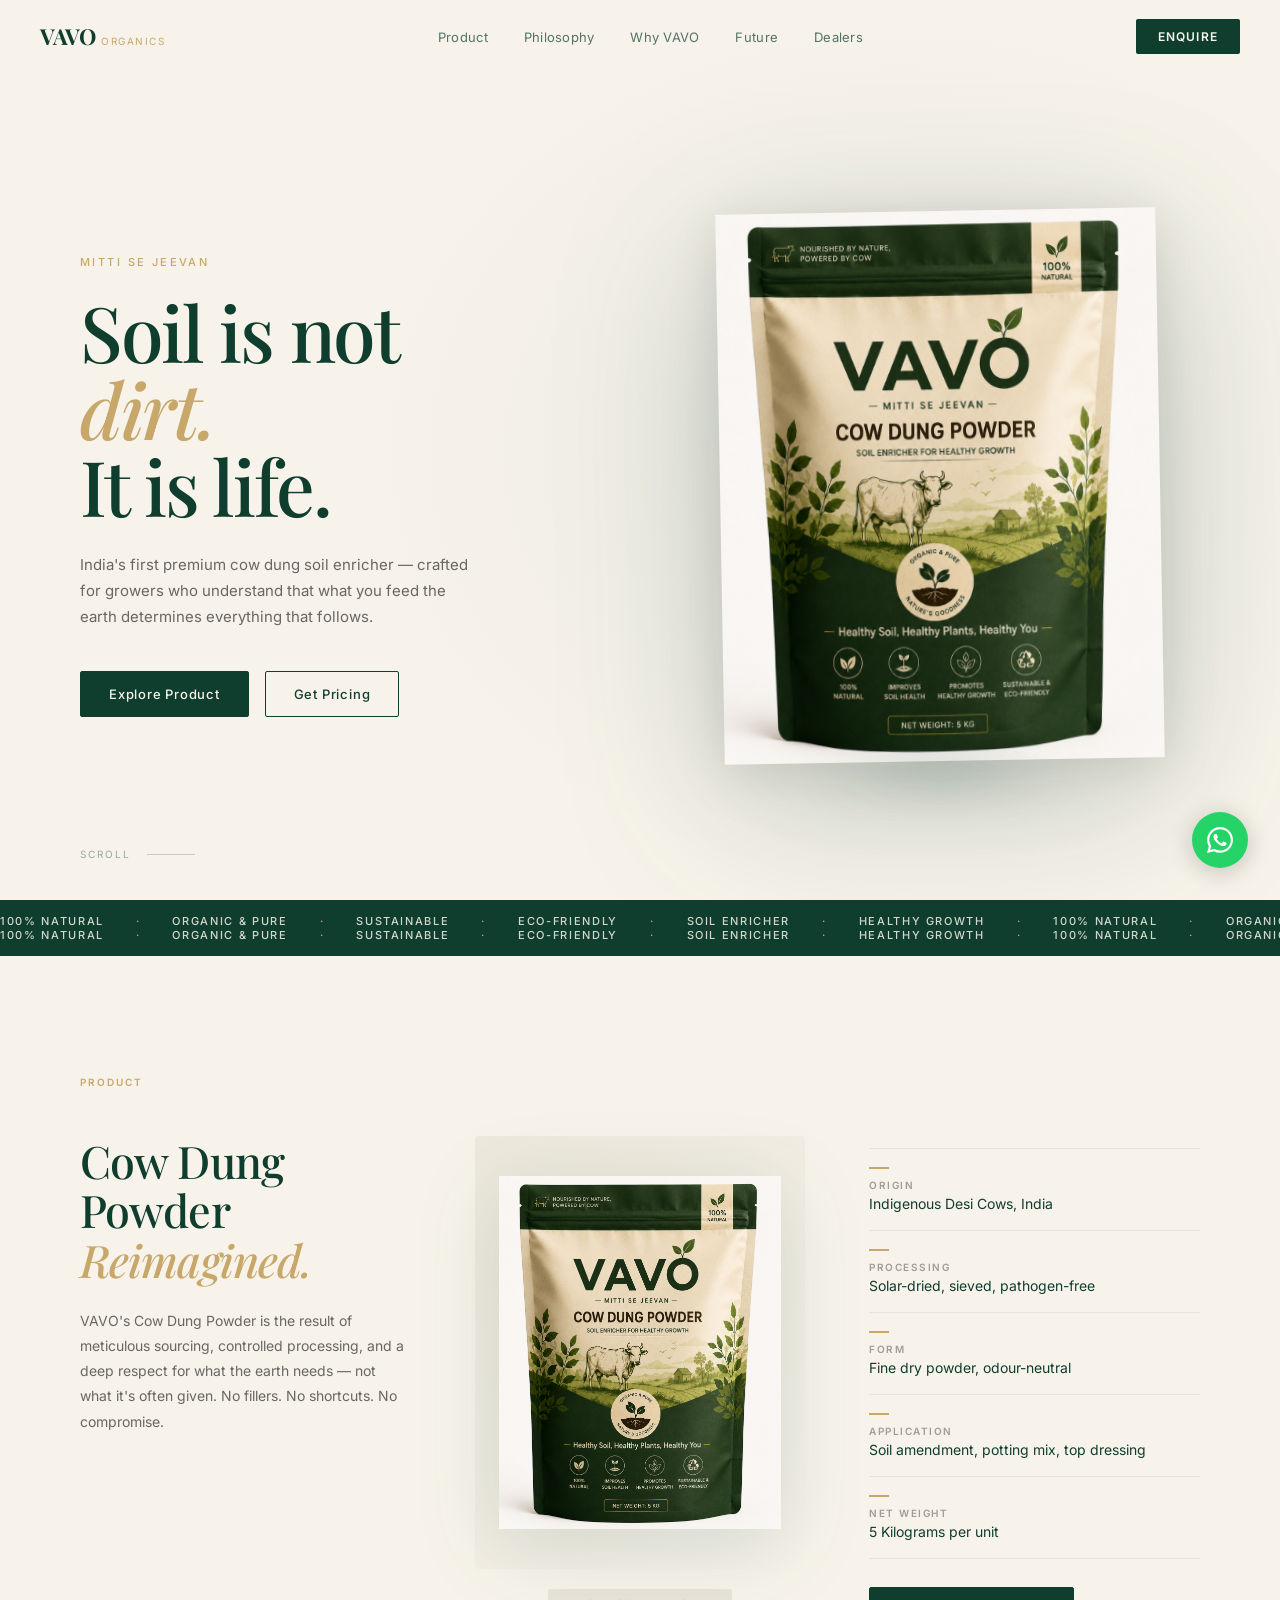
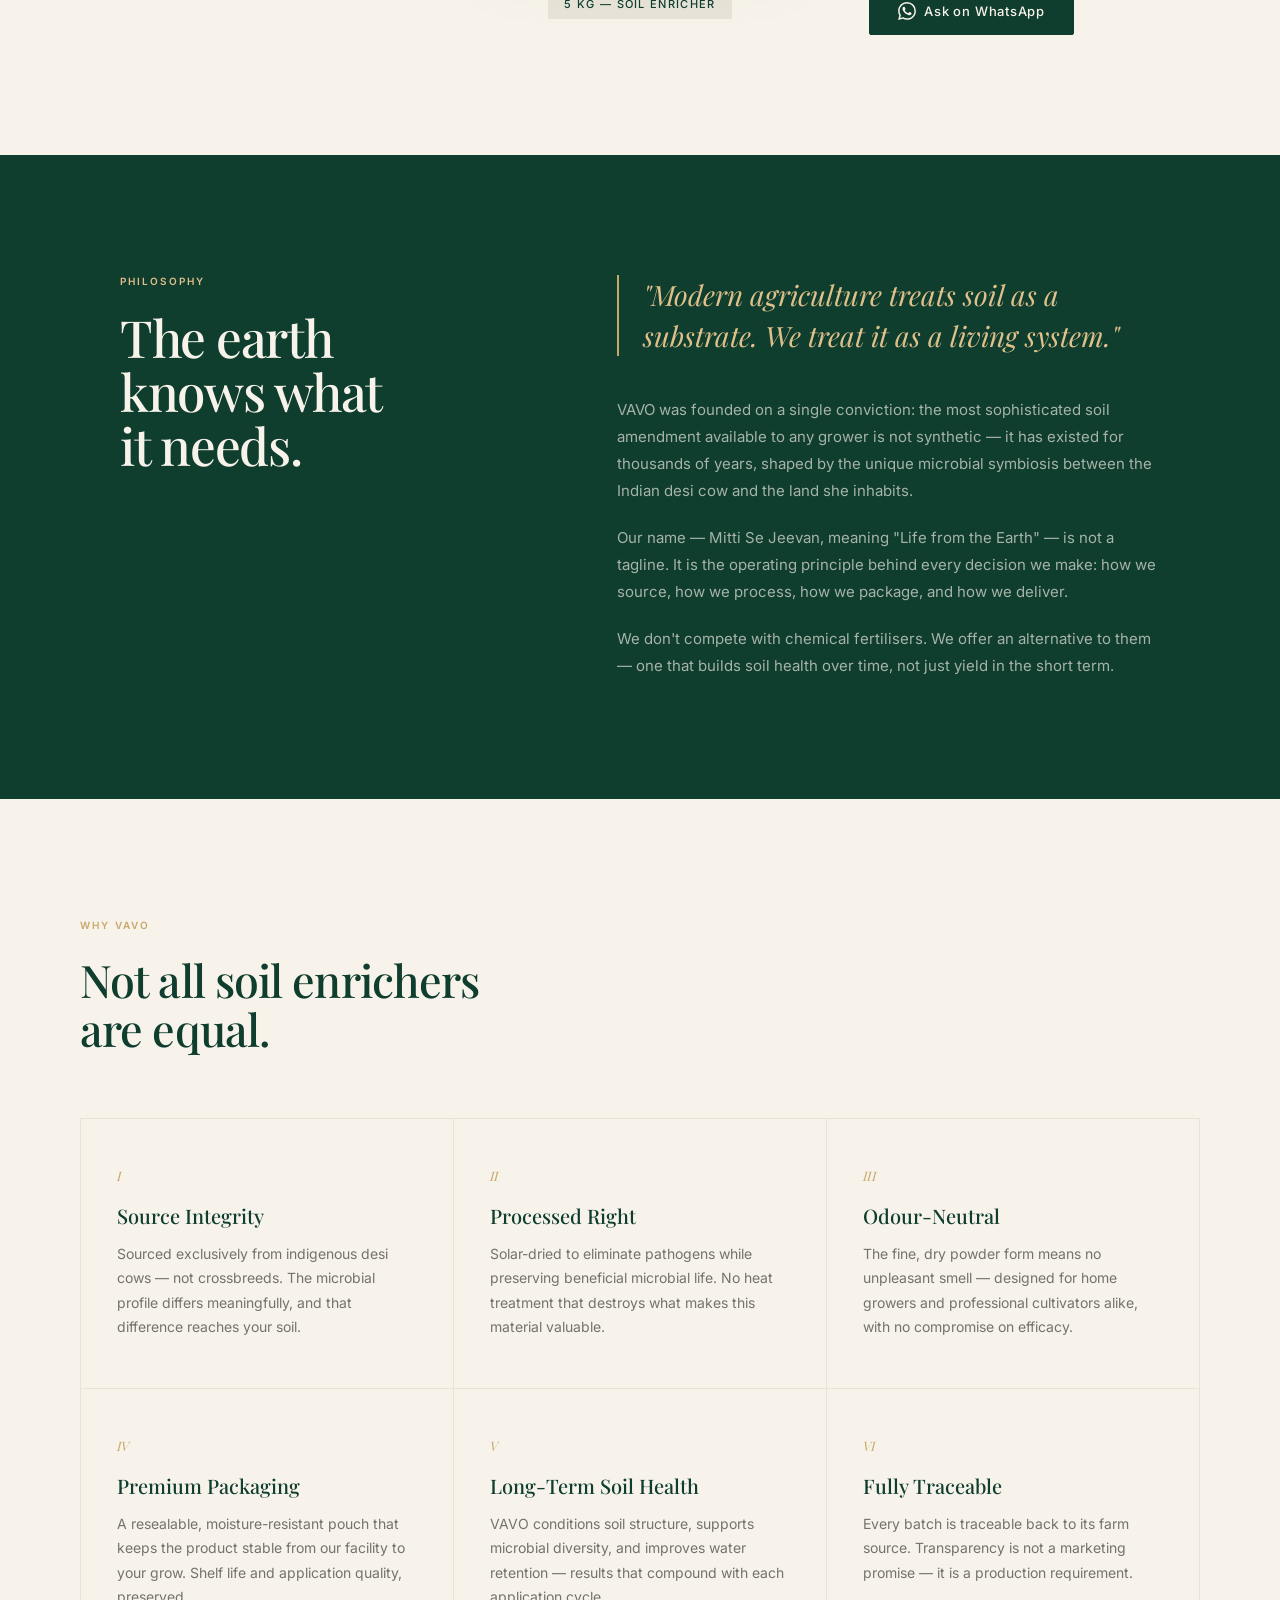
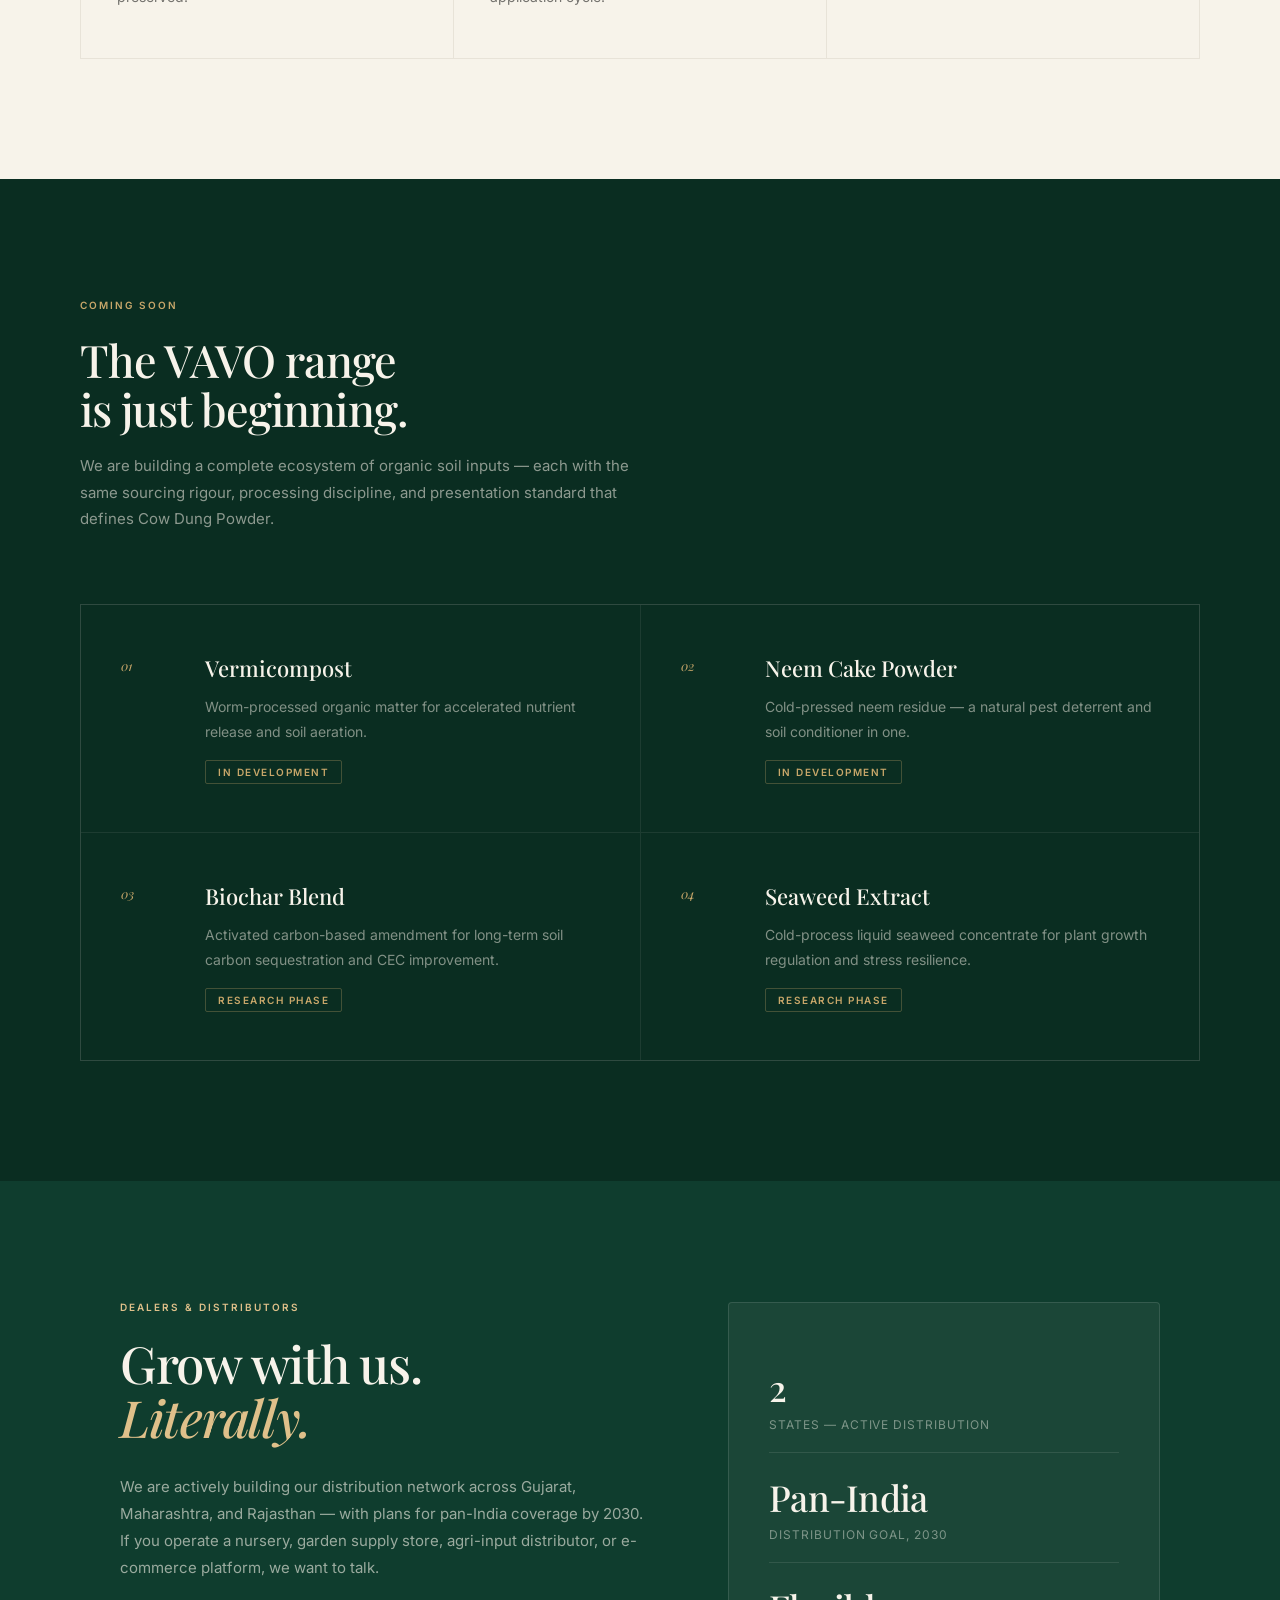
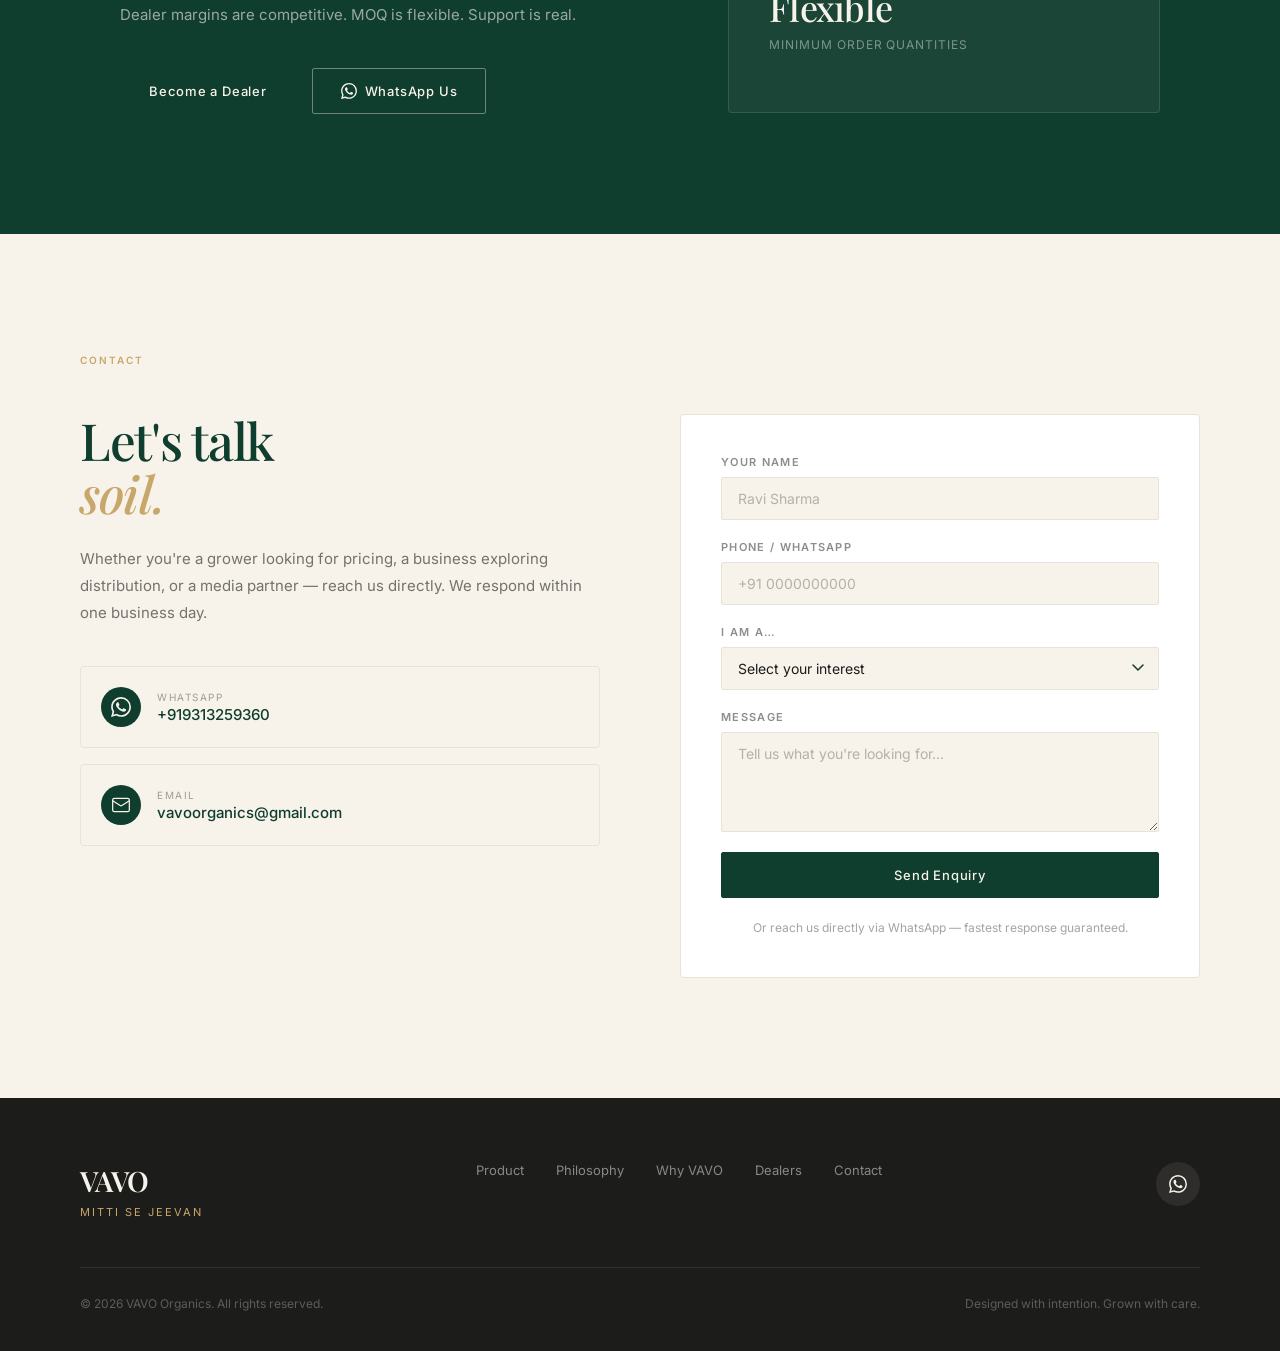
==== commit 4a1d7ecf: "Update index.html" ====
--- a/index.html
+++ b/index.html
@@ -321,7 +321,7 @@
           <div class="dealers__divider"></div>
           <div class="dealers__stat">
             <div class="dealers__stat-num">Pan-India</div>
-            <div class="dealers__stat-label">Distribution Goal, 2025</div>
+            <div class="dealers__stat-label">Distribution Goal, 2030</div>
           </div>
           <div class="dealers__divider"></div>
           <div class="dealers__stat">
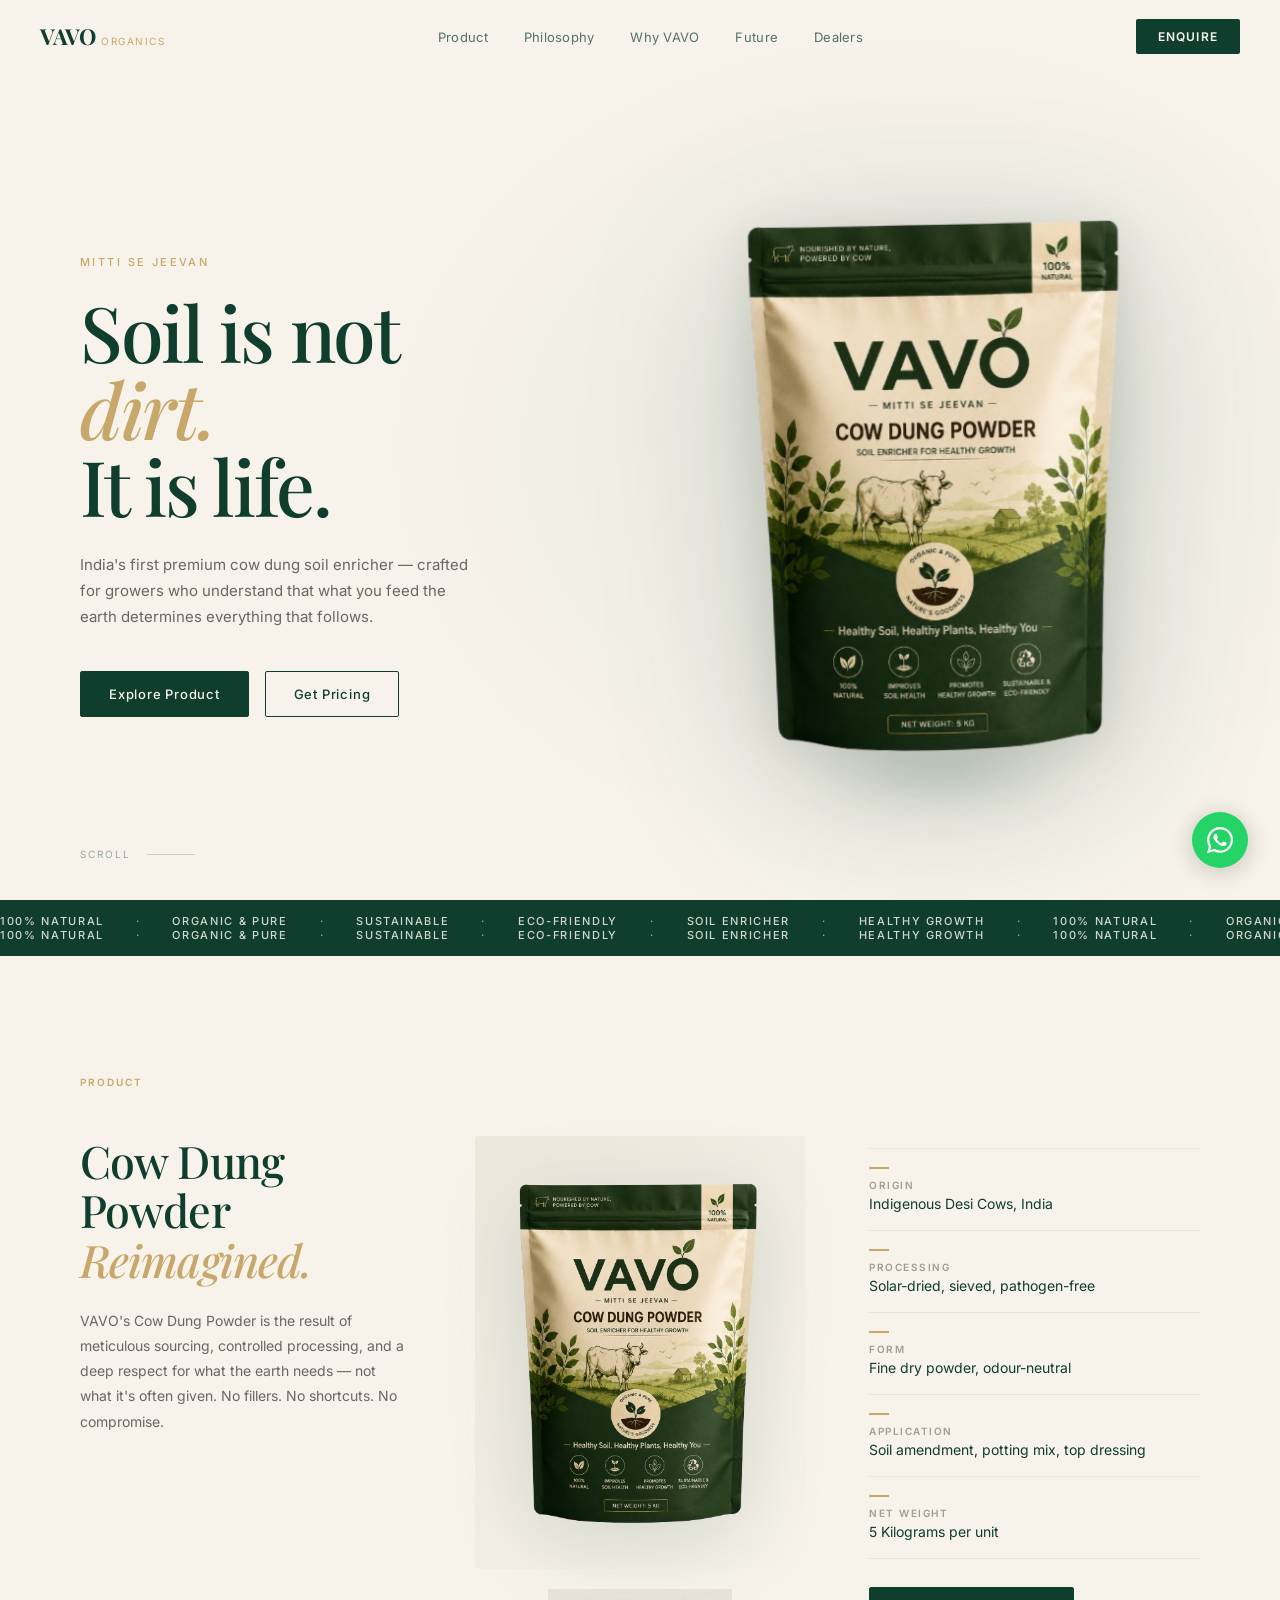
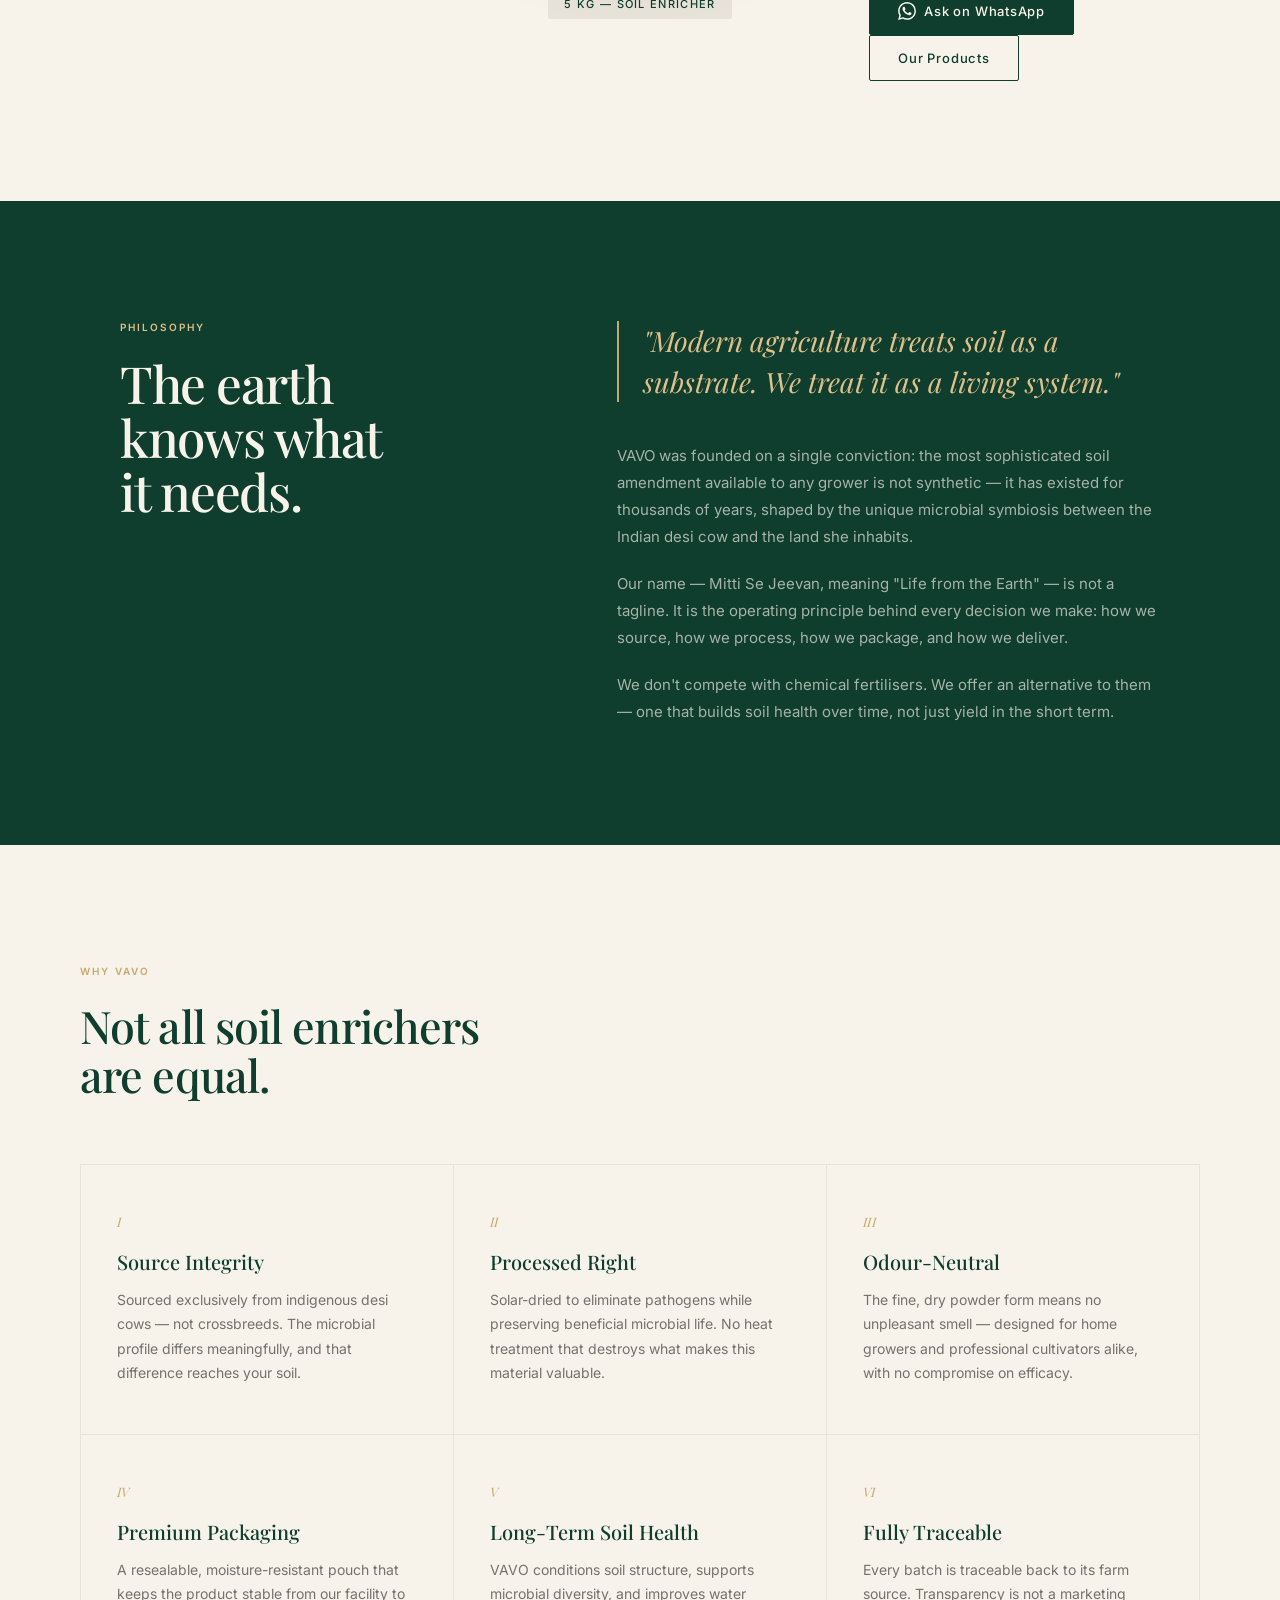
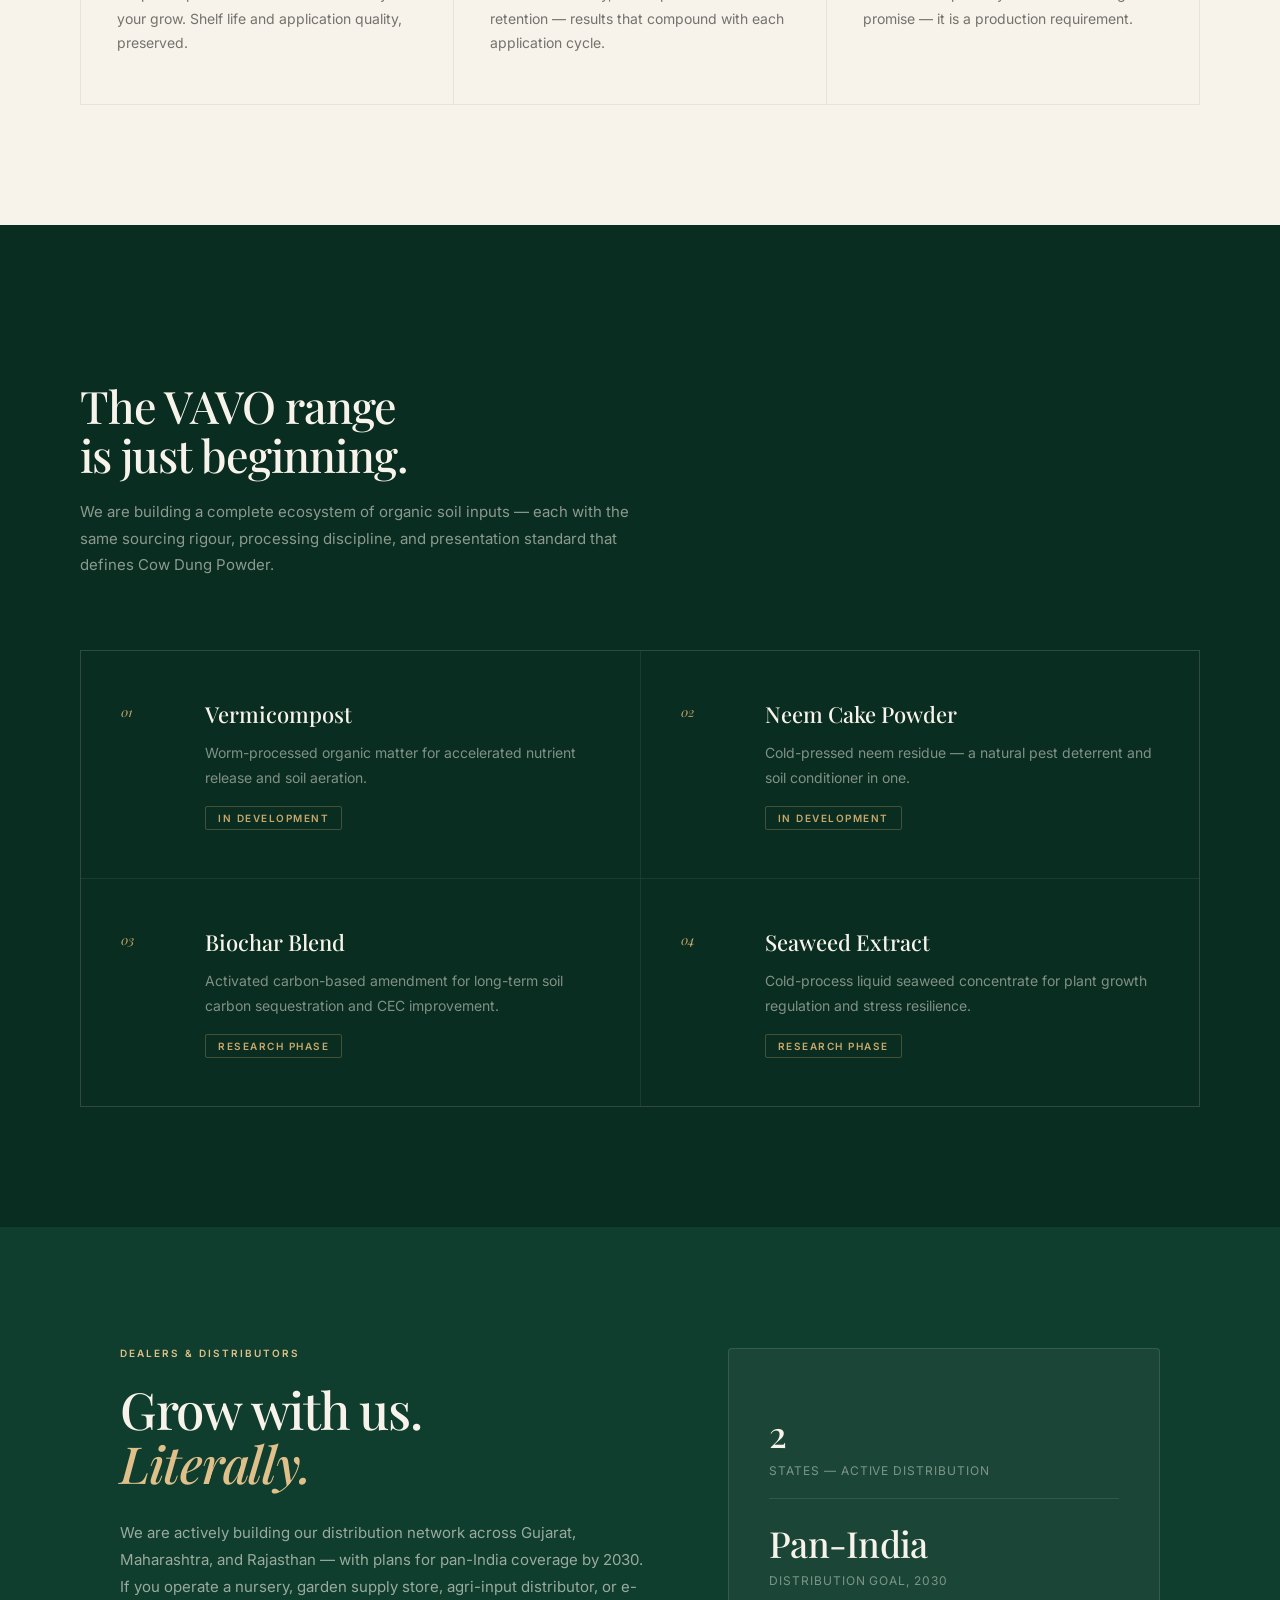
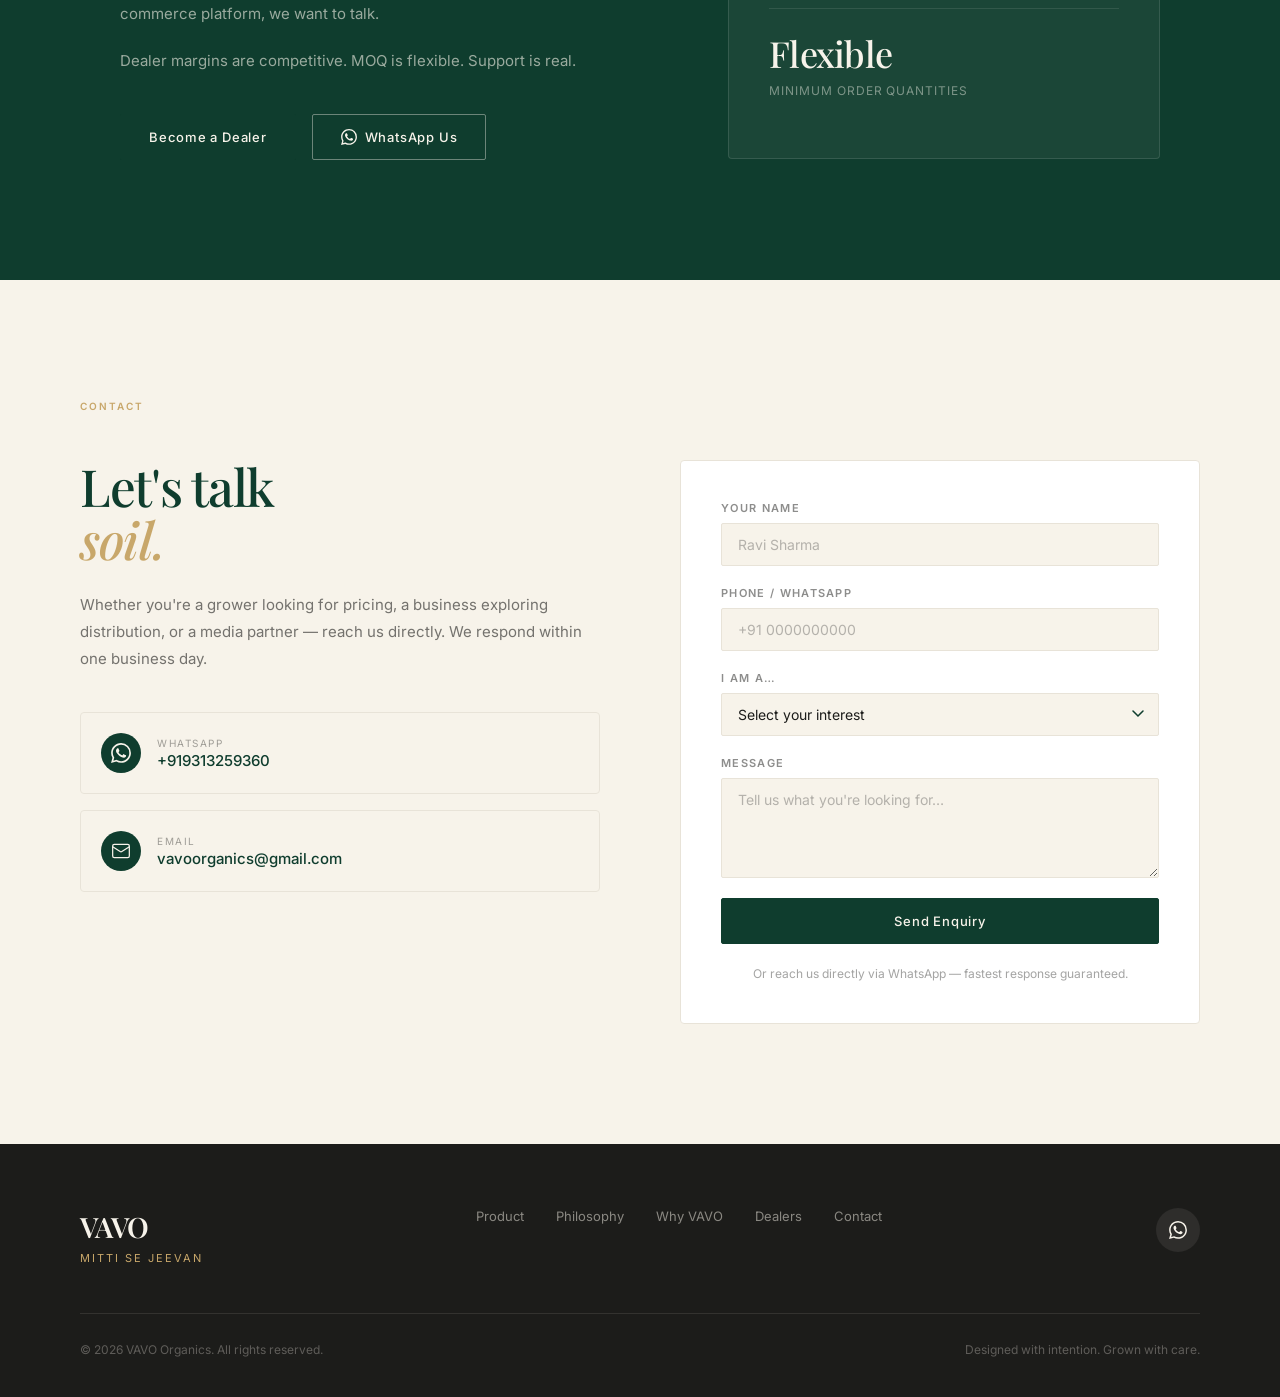
==== commit 16e873e6: "Update index.html" ====
--- a/index.html
+++ b/index.html
@@ -157,6 +157,9 @@
               <svg width="18" height="18" viewBox="0 0 24 24" fill="currentColor"><path d="M17.472 14.382c-.297-.149-1.758-.867-2.03-.967-.273-.099-.471-.148-.67.15-.197.297-.767.966-.94 1.164-.173.199-.347.223-.644.075-.297-.15-1.255-.463-2.39-1.475-.883-.788-1.48-1.761-1.653-2.059-.173-.297-.018-.458.13-.606.134-.133.298-.347.446-.52.149-.174.198-.298.298-.497.099-.198.05-.371-.025-.52-.075-.149-.669-1.612-.916-2.207-.242-.579-.487-.5-.669-.51-.173-.008-.371-.01-.57-.01-.198 0-.52.074-.792.372-.272.297-1.04 1.016-1.04 2.479 0 1.462 1.065 2.875 1.213 3.074.149.198 2.096 3.2 5.077 4.487.709.306 1.262.489 1.694.625.712.227 1.36.195 1.871.118.571-.085 1.758-.719 2.006-1.413.248-.694.248-1.289.173-1.413-.074-.124-.272-.198-.57-.347m-5.421 7.403h-.004a9.87 9.87 0 01-5.031-1.378l-.361-.214-3.741.982.998-3.648-.235-.374a9.86 9.86 0 01-1.51-5.26c.001-5.45 4.436-9.884 9.888-9.884 2.64 0 5.122 1.03 6.988 2.898a9.825 9.825 0 012.893 6.994c-.003 5.45-4.437 9.884-9.885 9.884m8.413-18.297A11.815 11.815 0 0012.05 0C5.495 0 .16 5.335.157 11.892c0 2.096.547 4.142 1.588 5.945L.057 24l6.305-1.654a11.882 11.882 0 005.683 1.448h.005c6.554 0 11.89-5.335 11.893-11.893a11.821 11.821 0 00-3.48-8.413z"/></svg>
               Ask on WhatsApp
             </a>
+             <a href="products.html" class="btn btn--ghost">
+    Our Products
+  </a>
           </div>
         </div>
       </div>
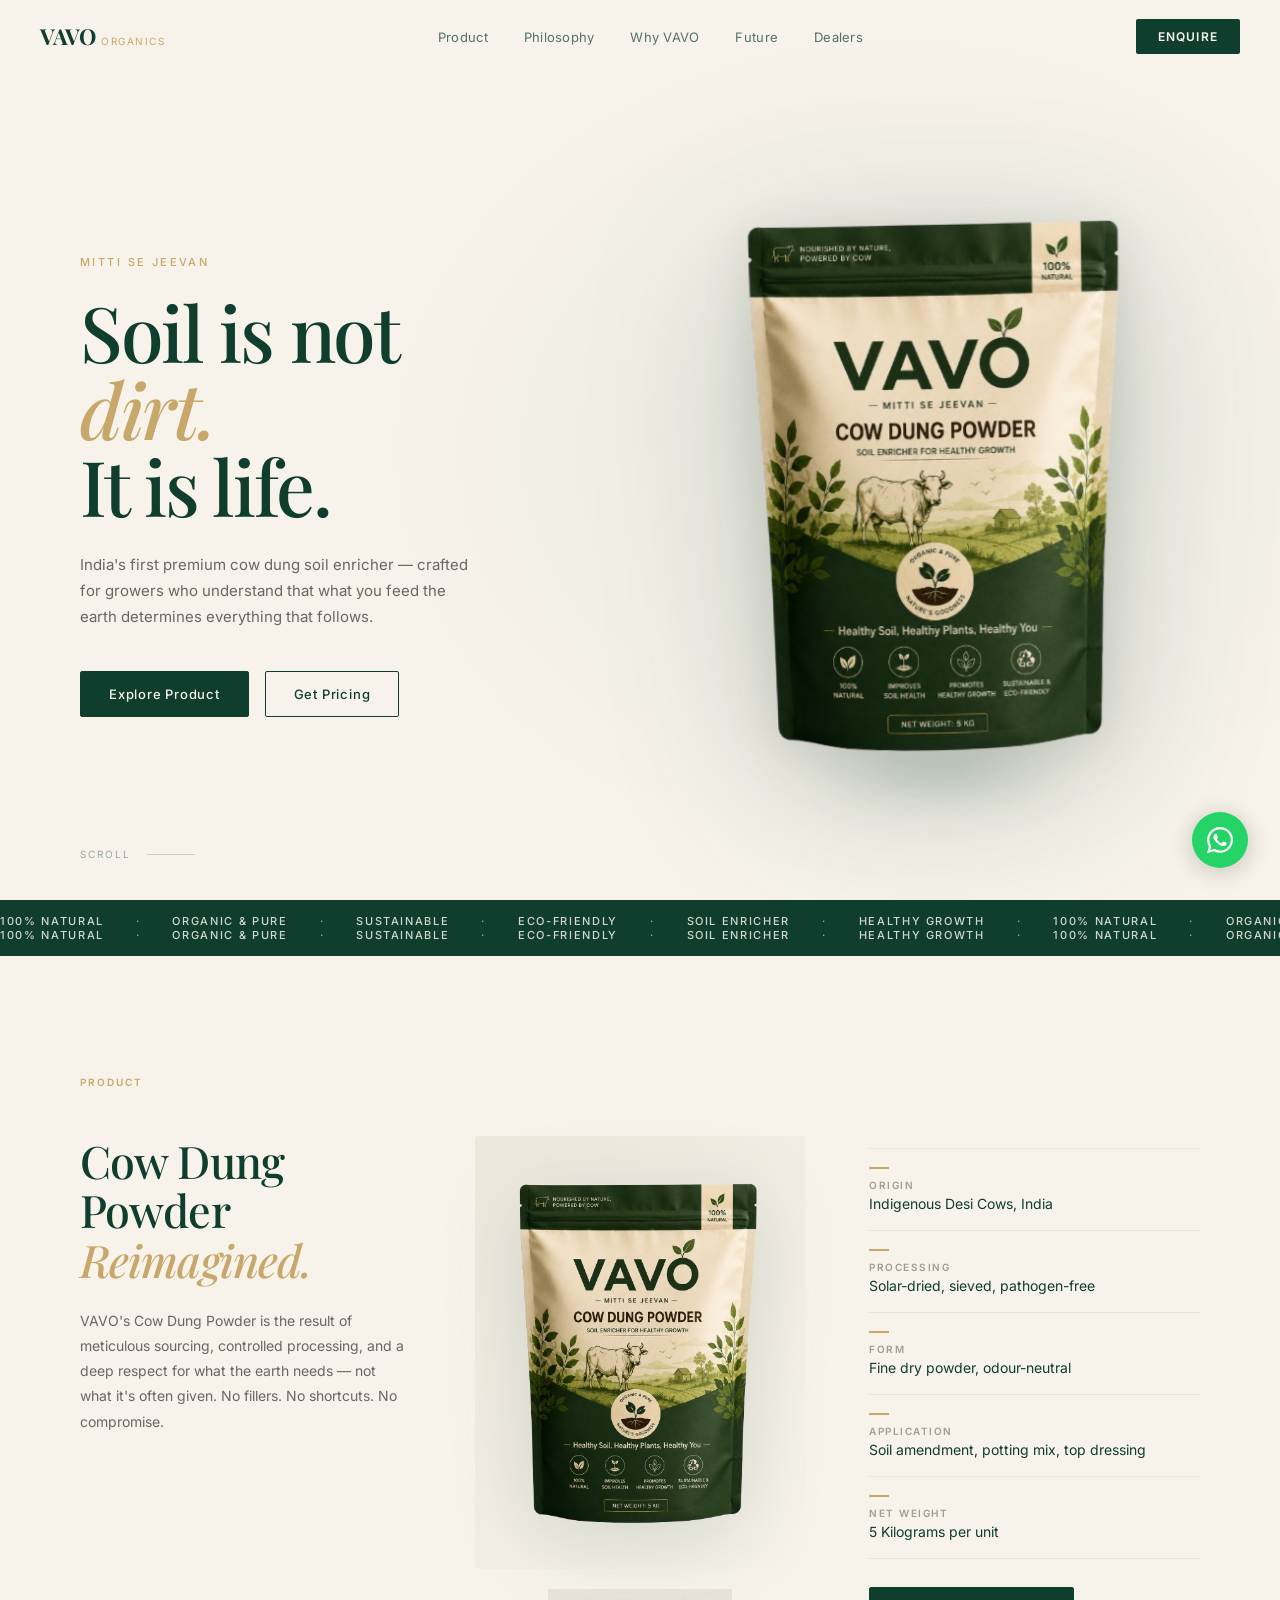
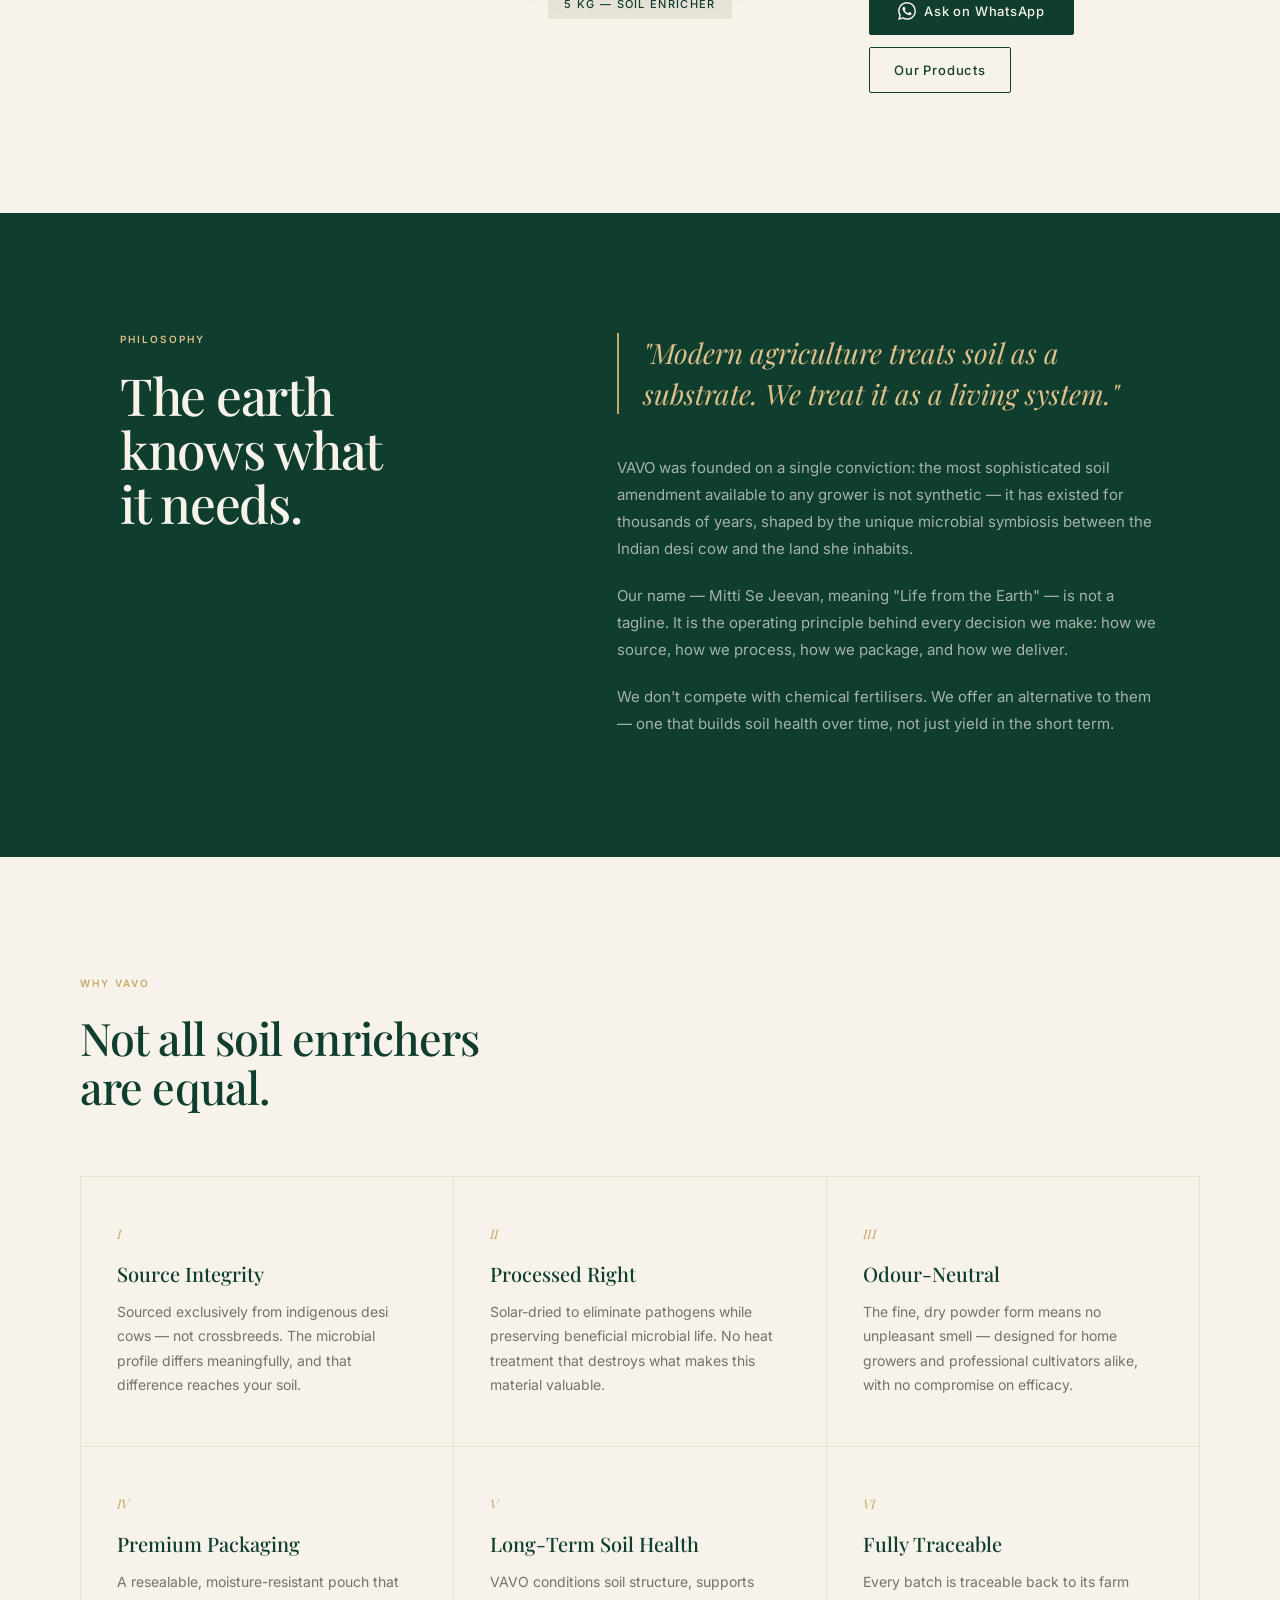
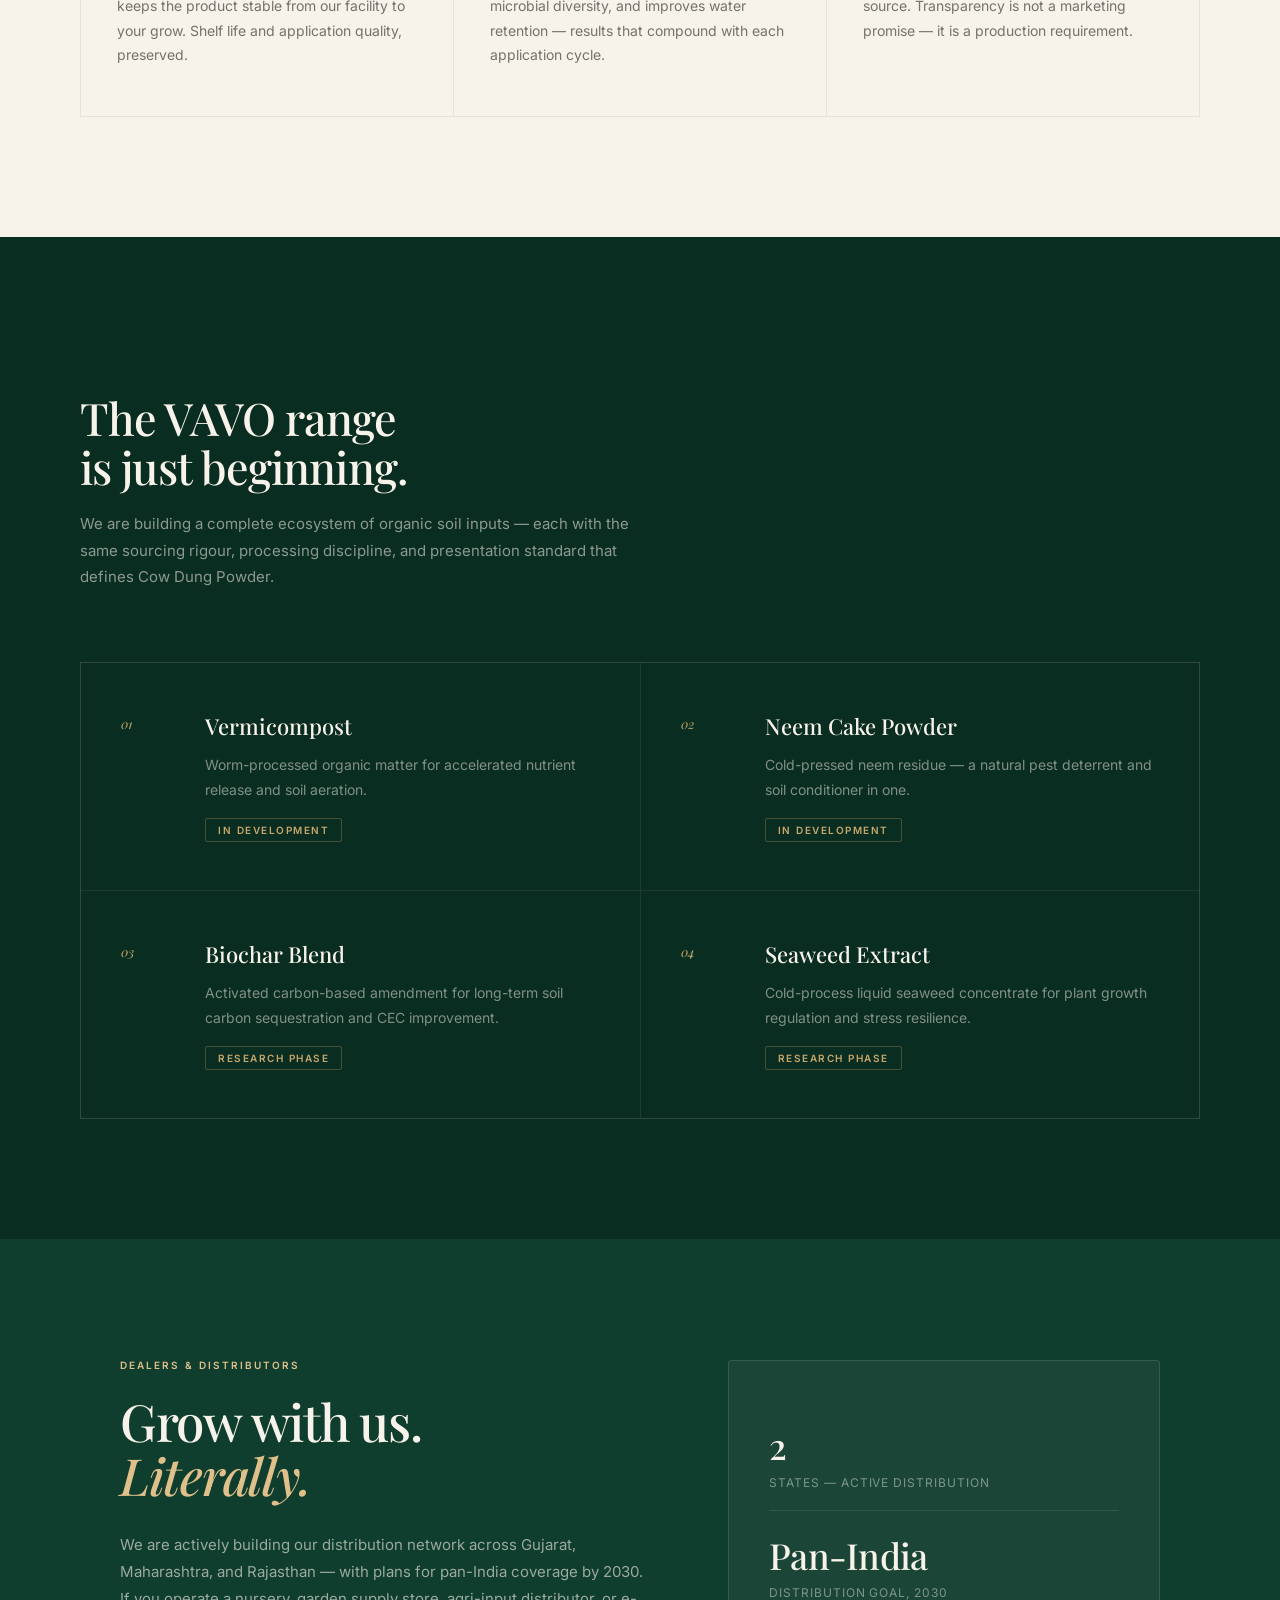
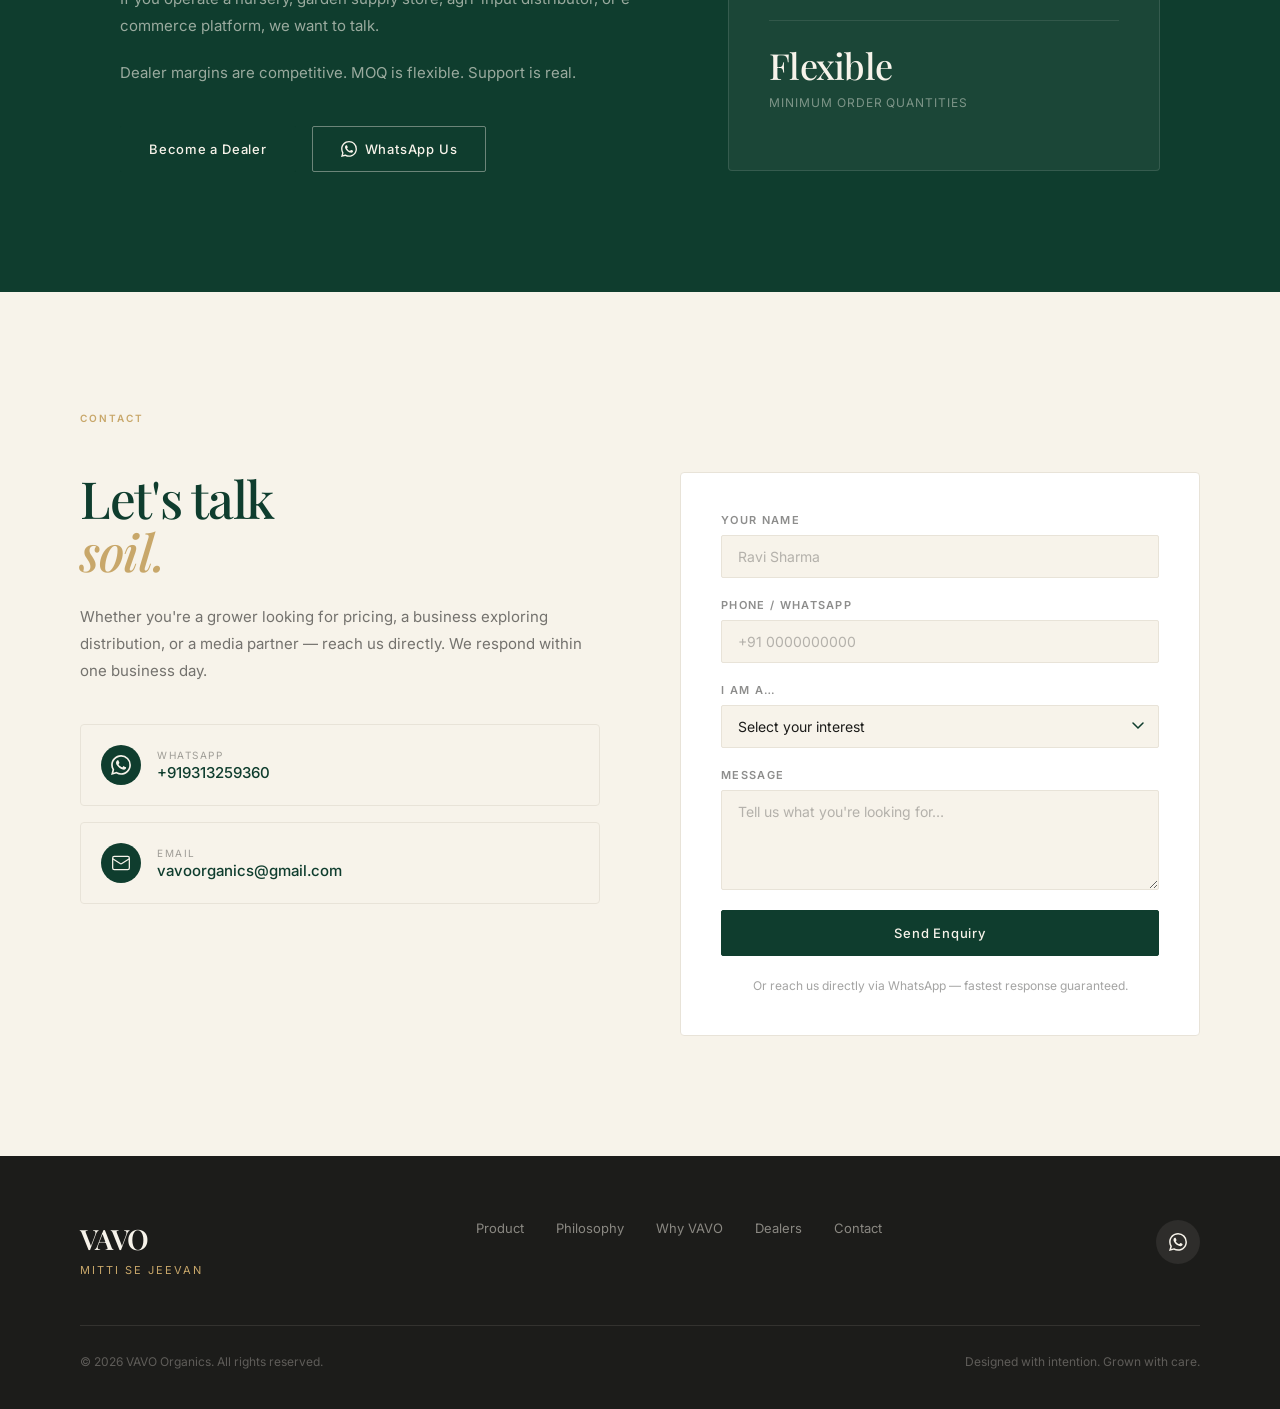
==== commit b3947f82: "Update index.html" ====
--- a/index.html
+++ b/index.html
@@ -157,7 +157,7 @@
               <svg width="18" height="18" viewBox="0 0 24 24" fill="currentColor"><path d="M17.472 14.382c-.297-.149-1.758-.867-2.03-.967-.273-.099-.471-.148-.67.15-.197.297-.767.966-.94 1.164-.173.199-.347.223-.644.075-.297-.15-1.255-.463-2.39-1.475-.883-.788-1.48-1.761-1.653-2.059-.173-.297-.018-.458.13-.606.134-.133.298-.347.446-.52.149-.174.198-.298.298-.497.099-.198.05-.371-.025-.52-.075-.149-.669-1.612-.916-2.207-.242-.579-.487-.5-.669-.51-.173-.008-.371-.01-.57-.01-.198 0-.52.074-.792.372-.272.297-1.04 1.016-1.04 2.479 0 1.462 1.065 2.875 1.213 3.074.149.198 2.096 3.2 5.077 4.487.709.306 1.262.489 1.694.625.712.227 1.36.195 1.871.118.571-.085 1.758-.719 2.006-1.413.248-.694.248-1.289.173-1.413-.074-.124-.272-.198-.57-.347m-5.421 7.403h-.004a9.87 9.87 0 01-5.031-1.378l-.361-.214-3.741.982.998-3.648-.235-.374a9.86 9.86 0 01-1.51-5.26c.001-5.45 4.436-9.884 9.888-9.884 2.64 0 5.122 1.03 6.988 2.898a9.825 9.825 0 012.893 6.994c-.003 5.45-4.437 9.884-9.885 9.884m8.413-18.297A11.815 11.815 0 0012.05 0C5.495 0 .16 5.335.157 11.892c0 2.096.547 4.142 1.588 5.945L.057 24l6.305-1.654a11.882 11.882 0 005.683 1.448h.005c6.554 0 11.89-5.335 11.893-11.893a11.821 11.821 0 00-3.48-8.413z"/></svg>
               Ask on WhatsApp
             </a>
-             <a href="products.html" class="btn btn--ghost">
+              <a href="products.html" class="btn btn--products">
     Our Products
   </a>
           </div>
--- a/style.css
+++ b/style.css
@@ -115,6 +115,20 @@
   background: var(--forest);
 }
 
+.btn--products {
+  background: transparent;
+  color: var(--forest);
+  border: 1px solid var(--forest);
+  padding: 14px 24px;
+  transition: all 0.3s ease;
+}
+
+.btn--products:hover {
+  background: var(--forest);
+  color: var(--parchment);
+  transform: translateY(-2px);
+}
+
 .btn--full { width: 100%; justify-content: center; }
 
 /* ── REVEAL ANIMATIONS ── */
@@ -549,6 +563,10 @@
 
 .attr__cta {
   margin-top: 28px;
+  display: flex;
+  gap: 12px;
+  flex-wrap: wrap;
+  align-items: center;
 }
 
 /* ── PHILOSOPHY ── */
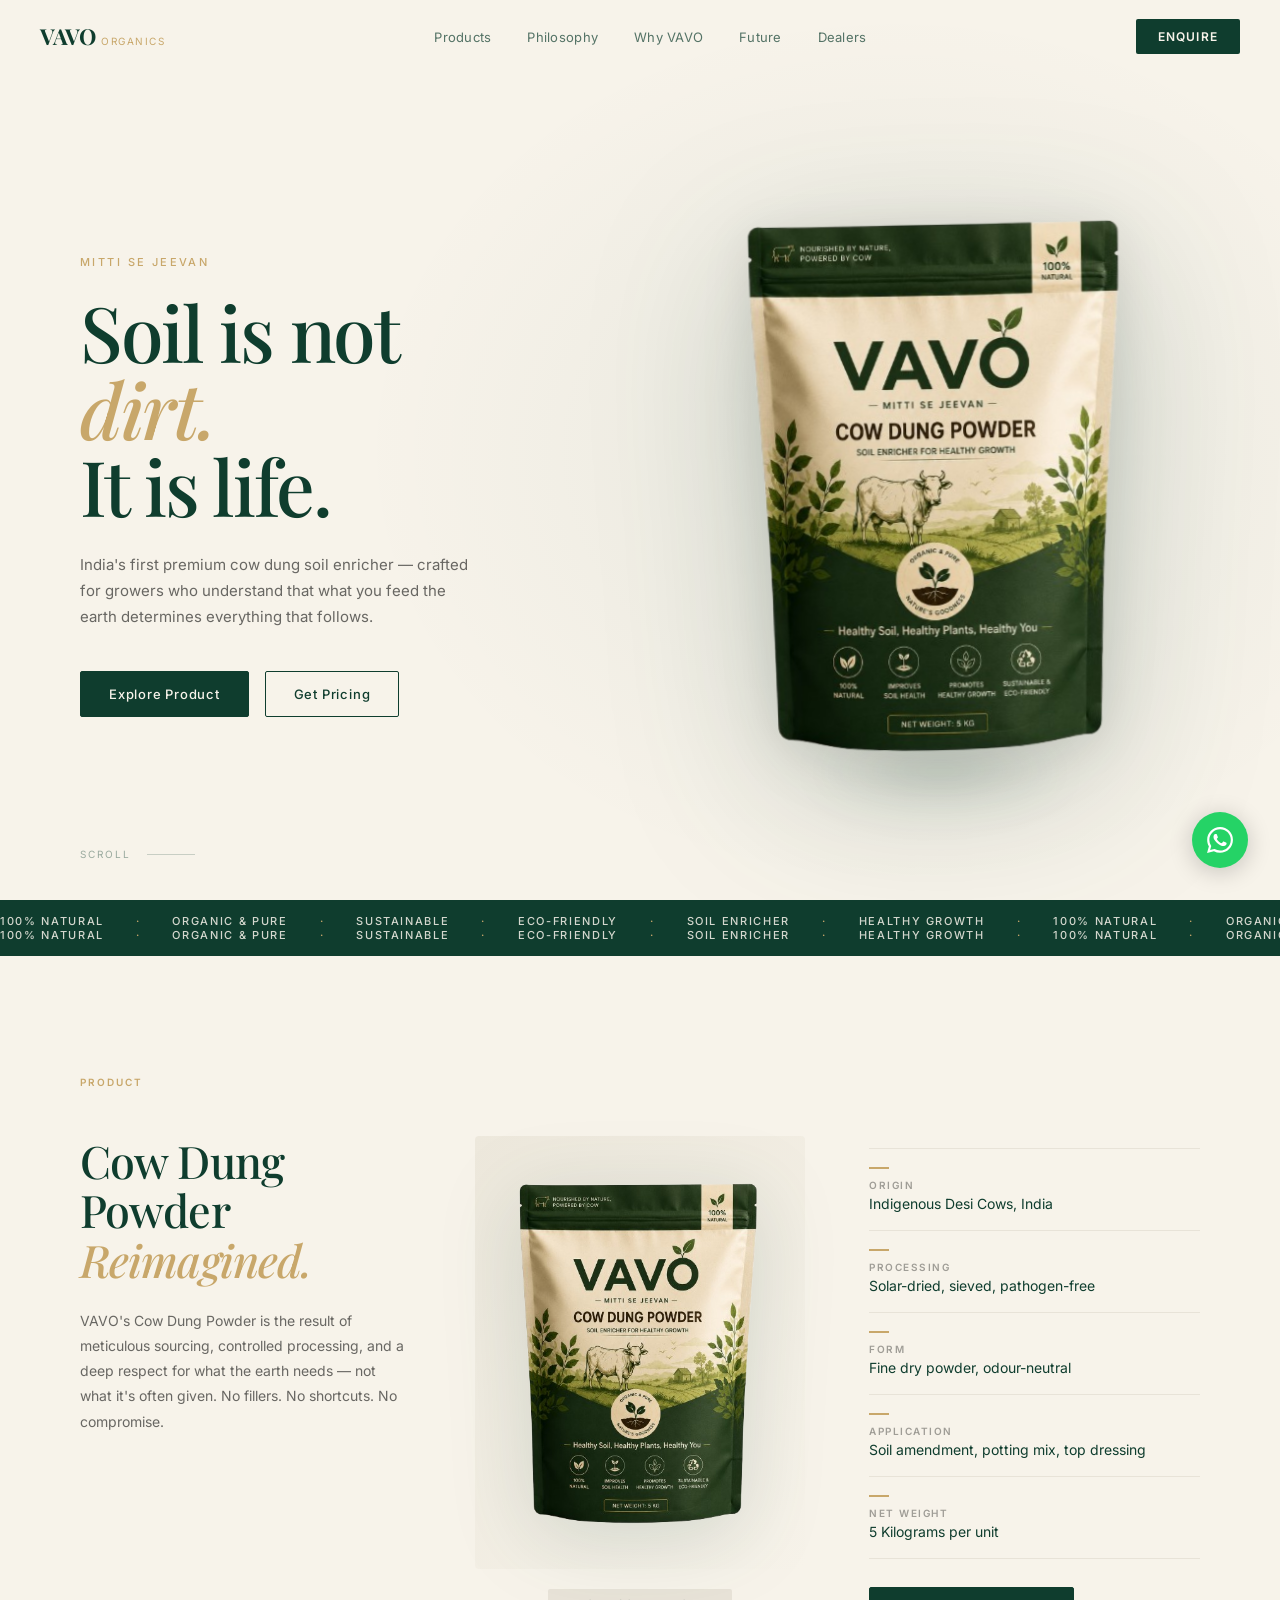
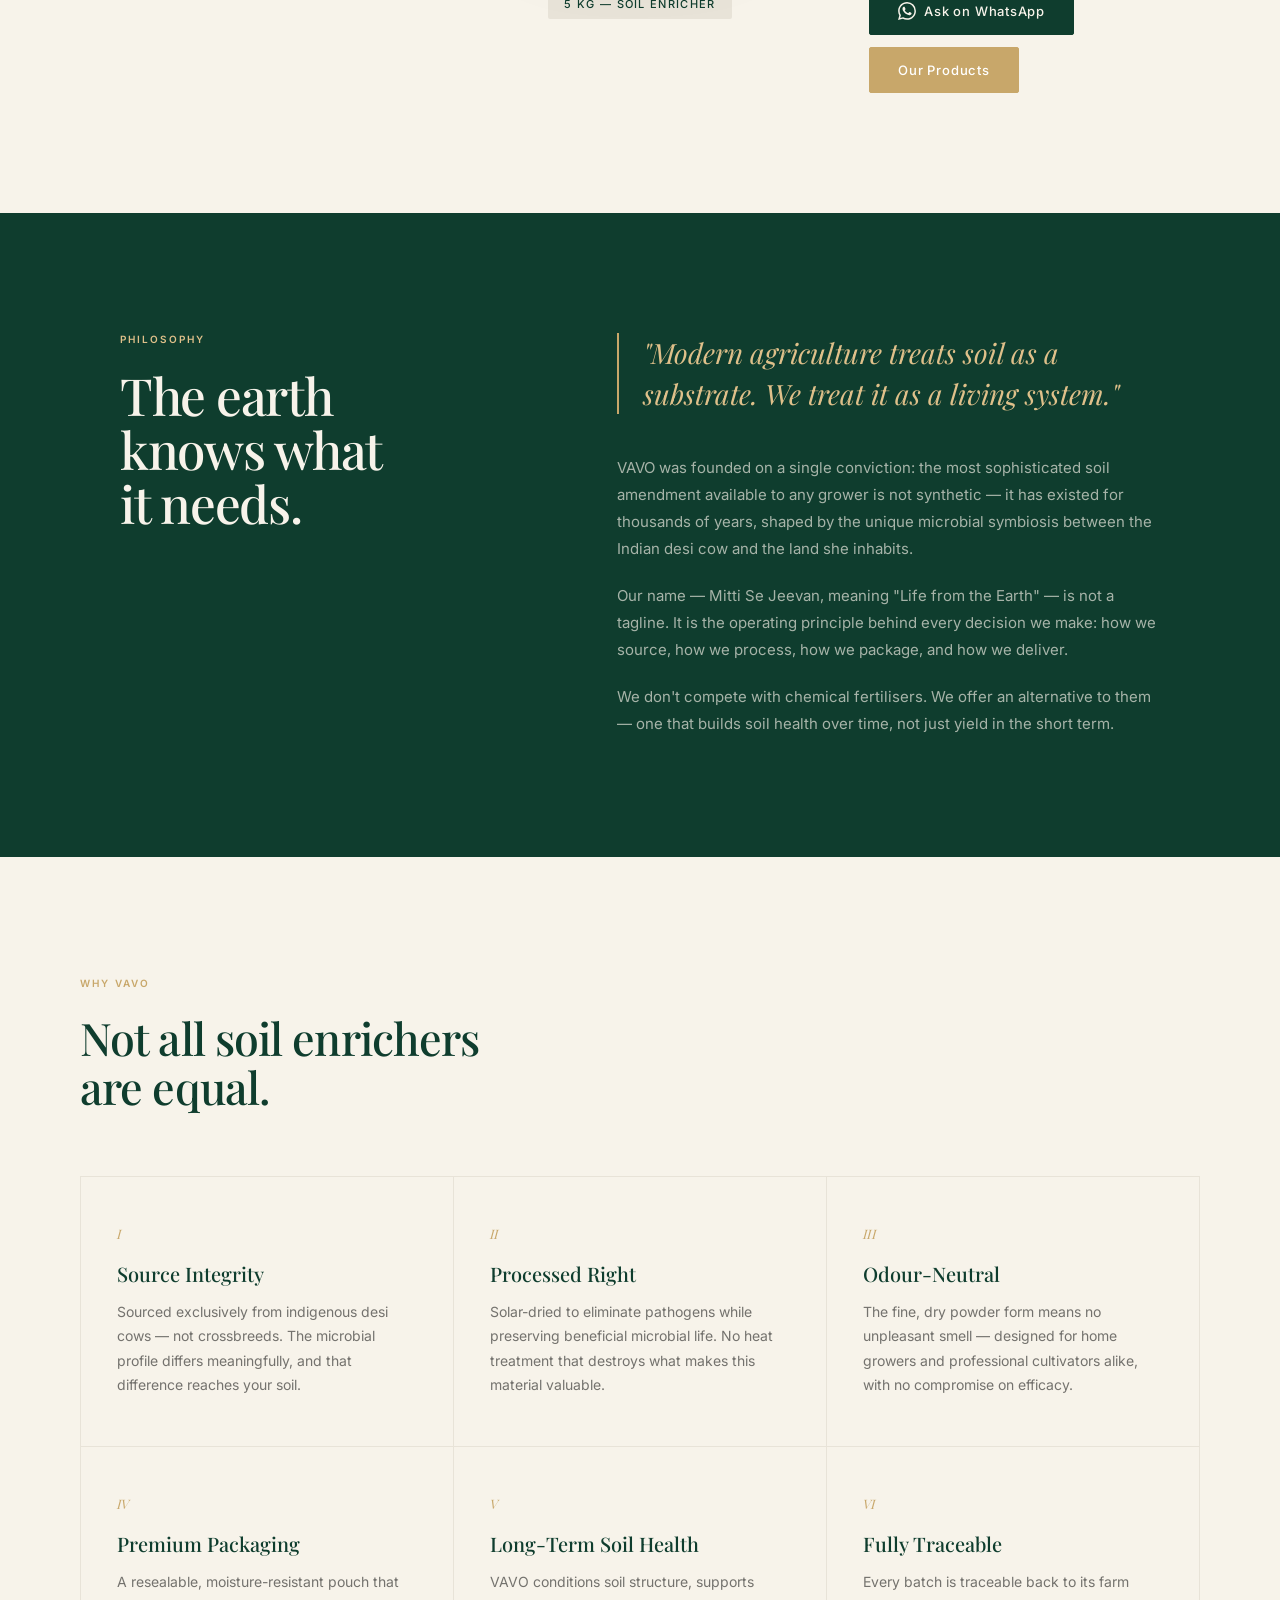
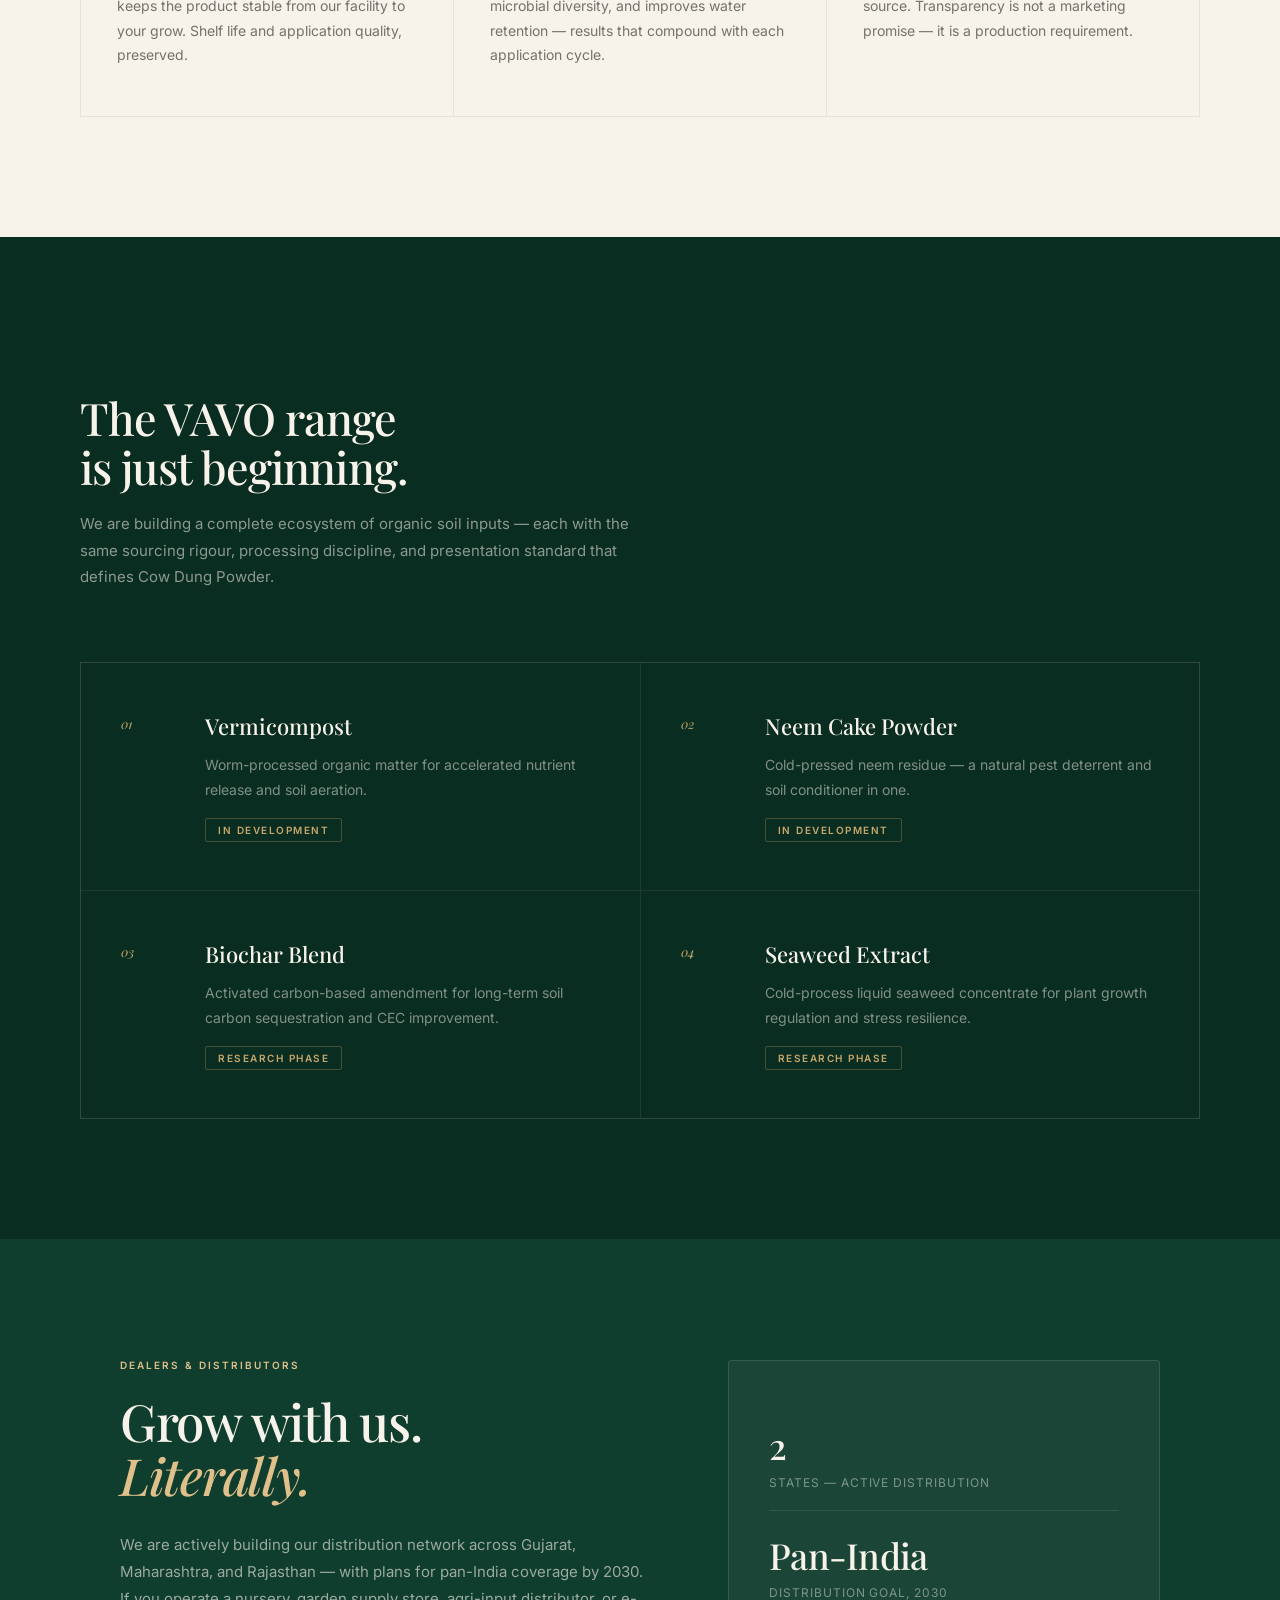
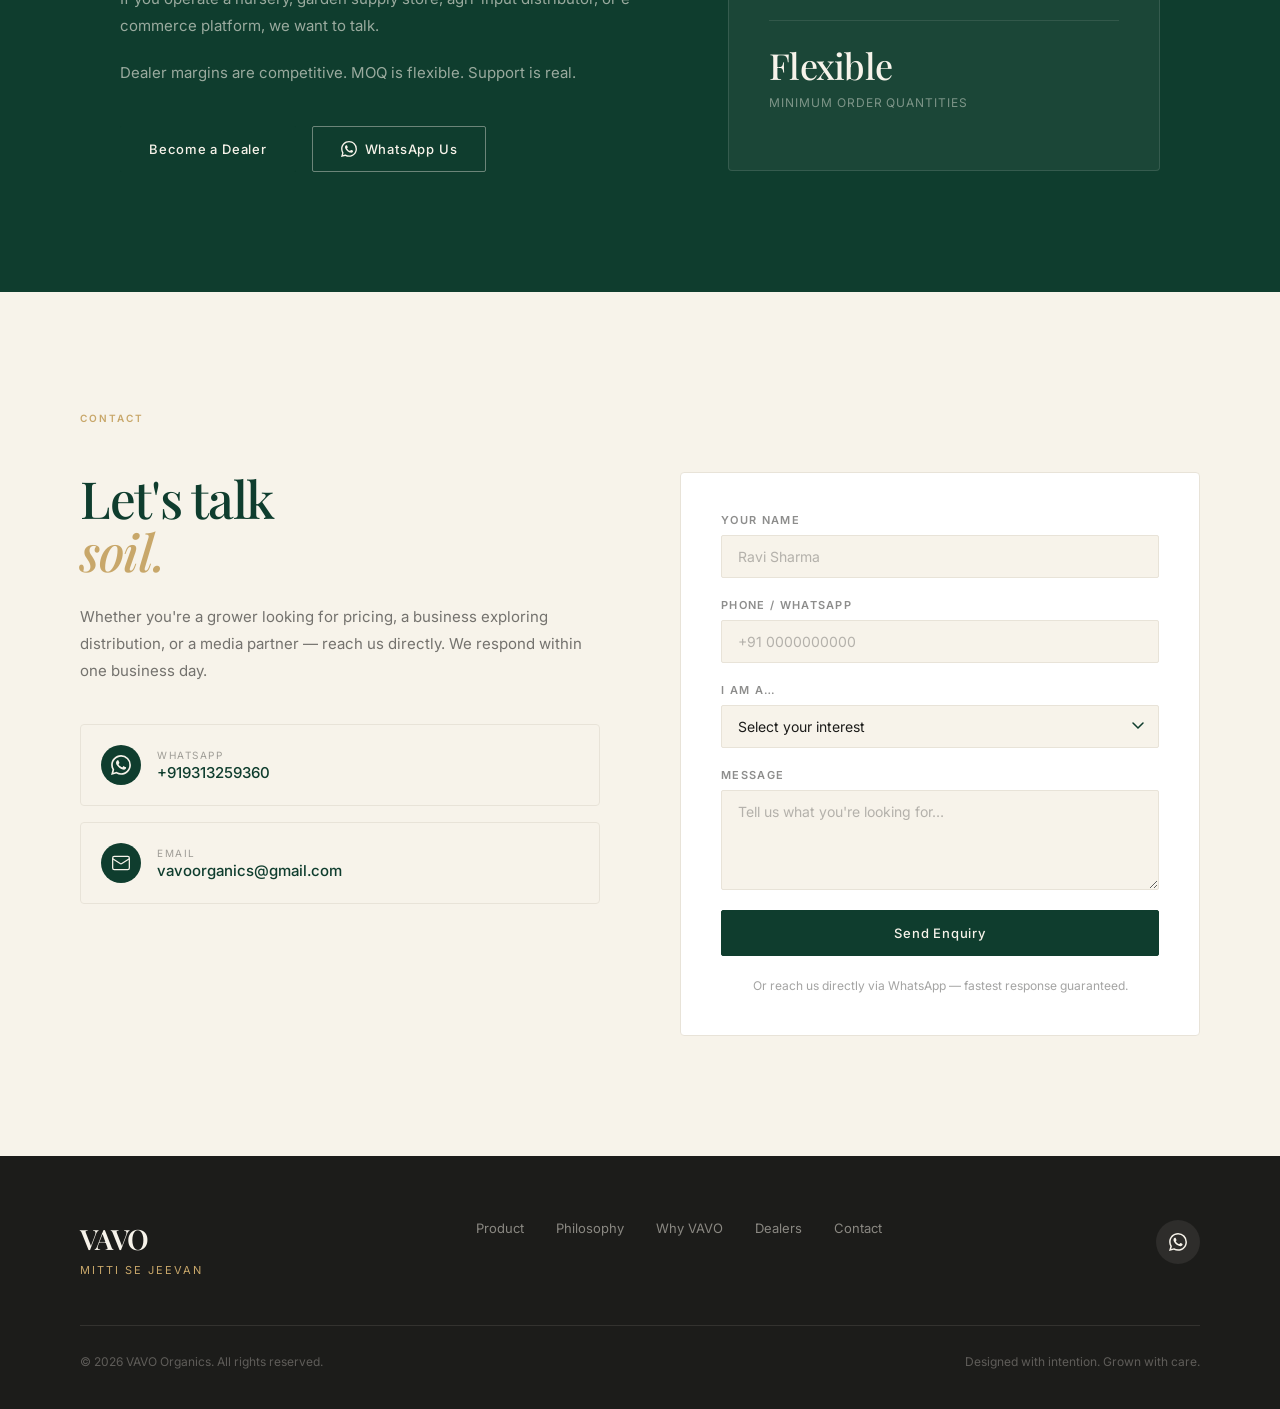
==== commit 4d2d12b7: "Update index.html" ====
--- a/index.html
+++ b/index.html
@@ -19,7 +19,7 @@
       <span class="nav__logo-sub">Organics</span>
     </a>
     <ul class="nav__links">
-      <li><a href="#product">Product</a></li>
+      <li><a href="#product.html">Products</a></li>
       <li><a href="#philosophy">Philosophy</a></li>
       <li><a href="#why">Why VAVO</a></li>
       <li><a href="#future">Future</a></li>
--- a/style.css
+++ b/style.css
@@ -116,17 +116,14 @@
 }
 
 .btn--products {
-  background: transparent;
-  color: var(--forest);
-  border: 1px solid var(--forest);
-  padding: 14px 24px;
-  transition: all 0.3s ease;
+  background: var(--gold);
+  color: white;
+  border: 1px solid var(--gold);
 }
 
 .btn--products:hover {
-  background: var(--forest);
-  color: var(--parchment);
-  transform: translateY(-2px);
+  background: #b89252;
+  border-color: #b89252;
 }
 
 .btn--full { width: 100%; justify-content: center; }
